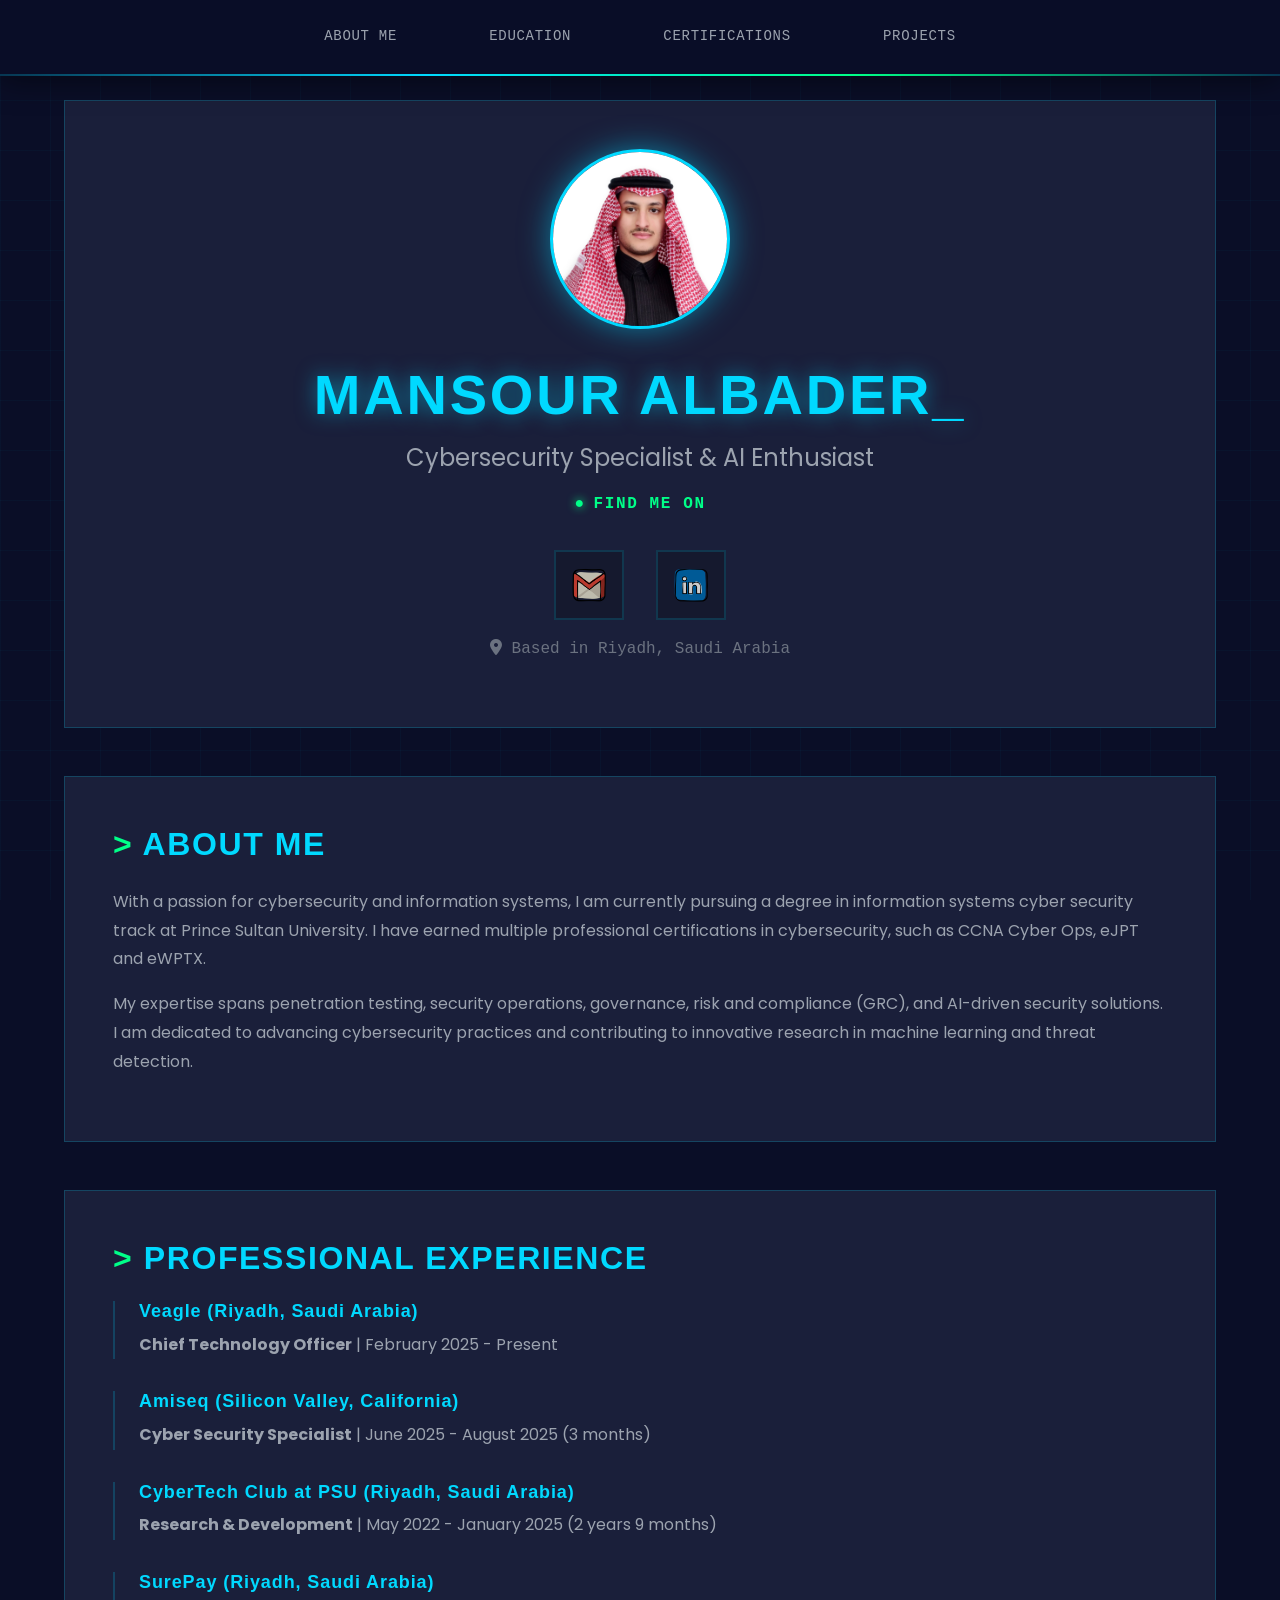
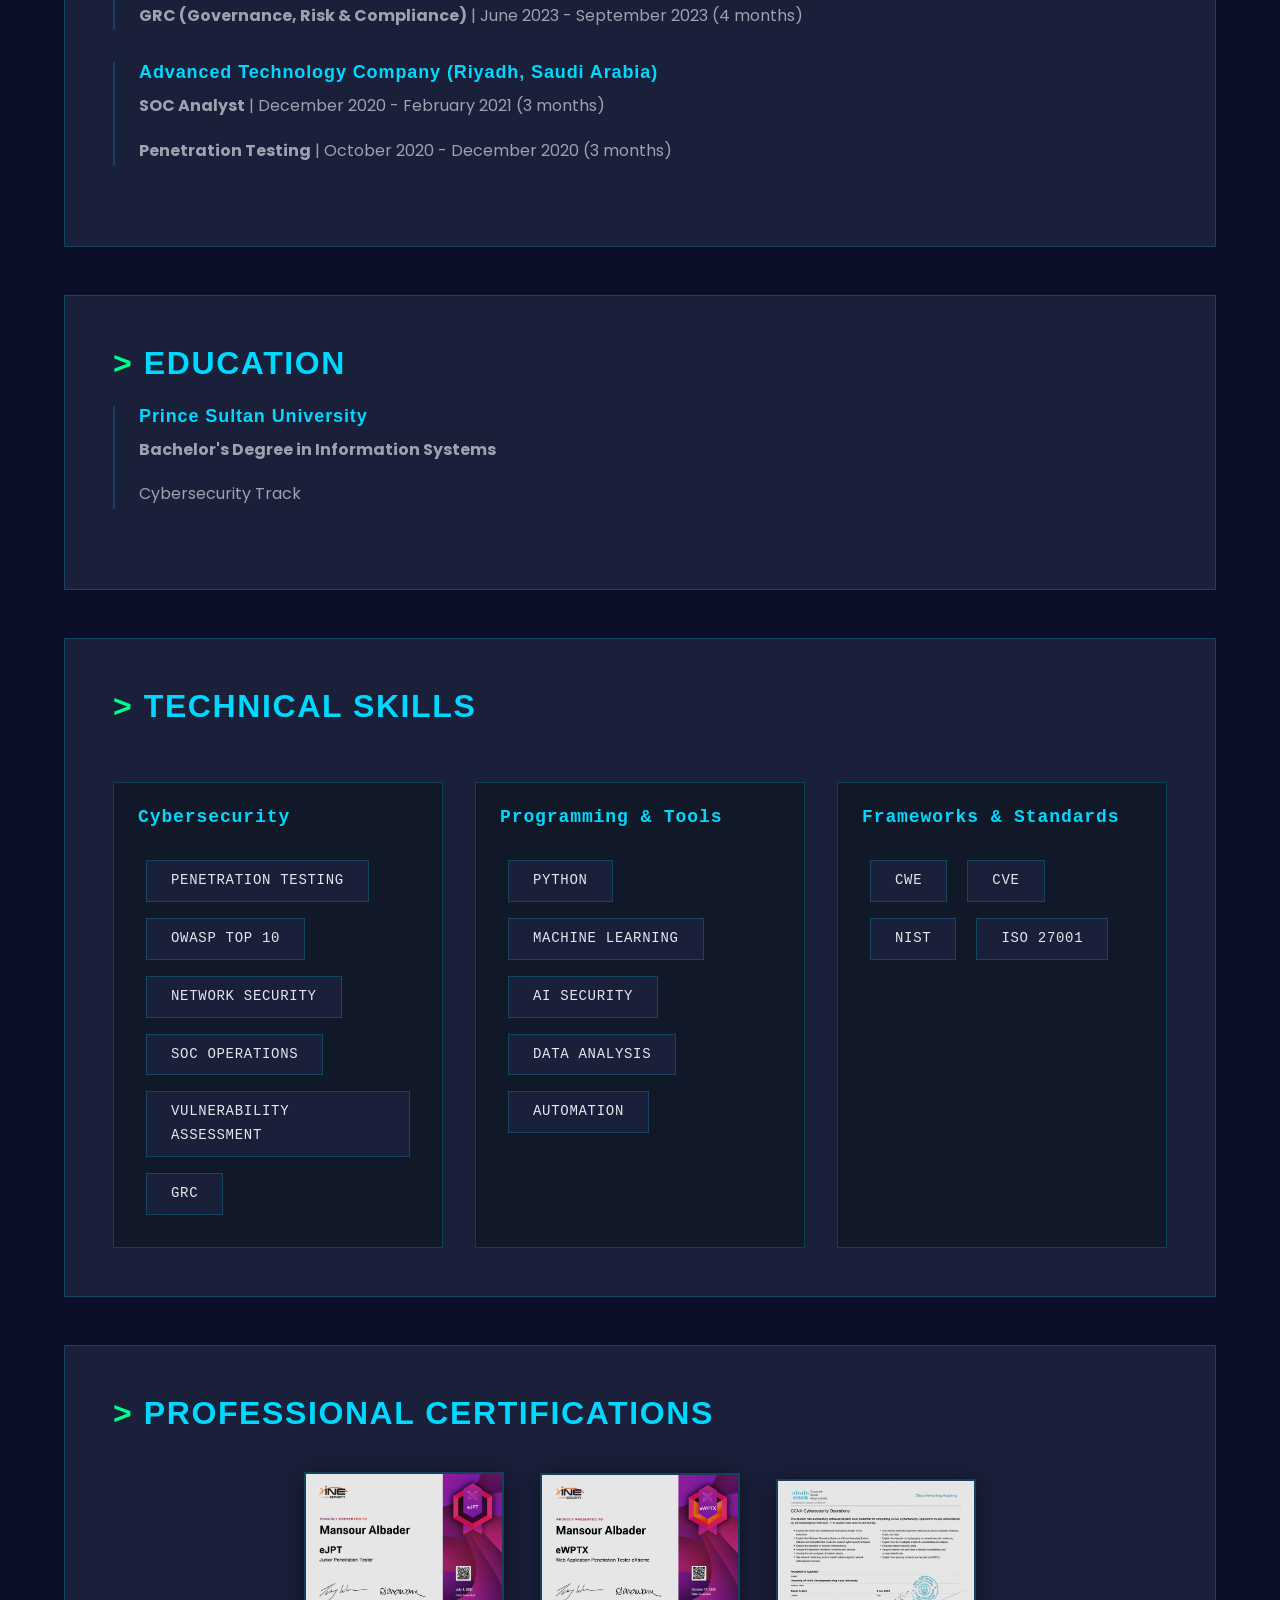
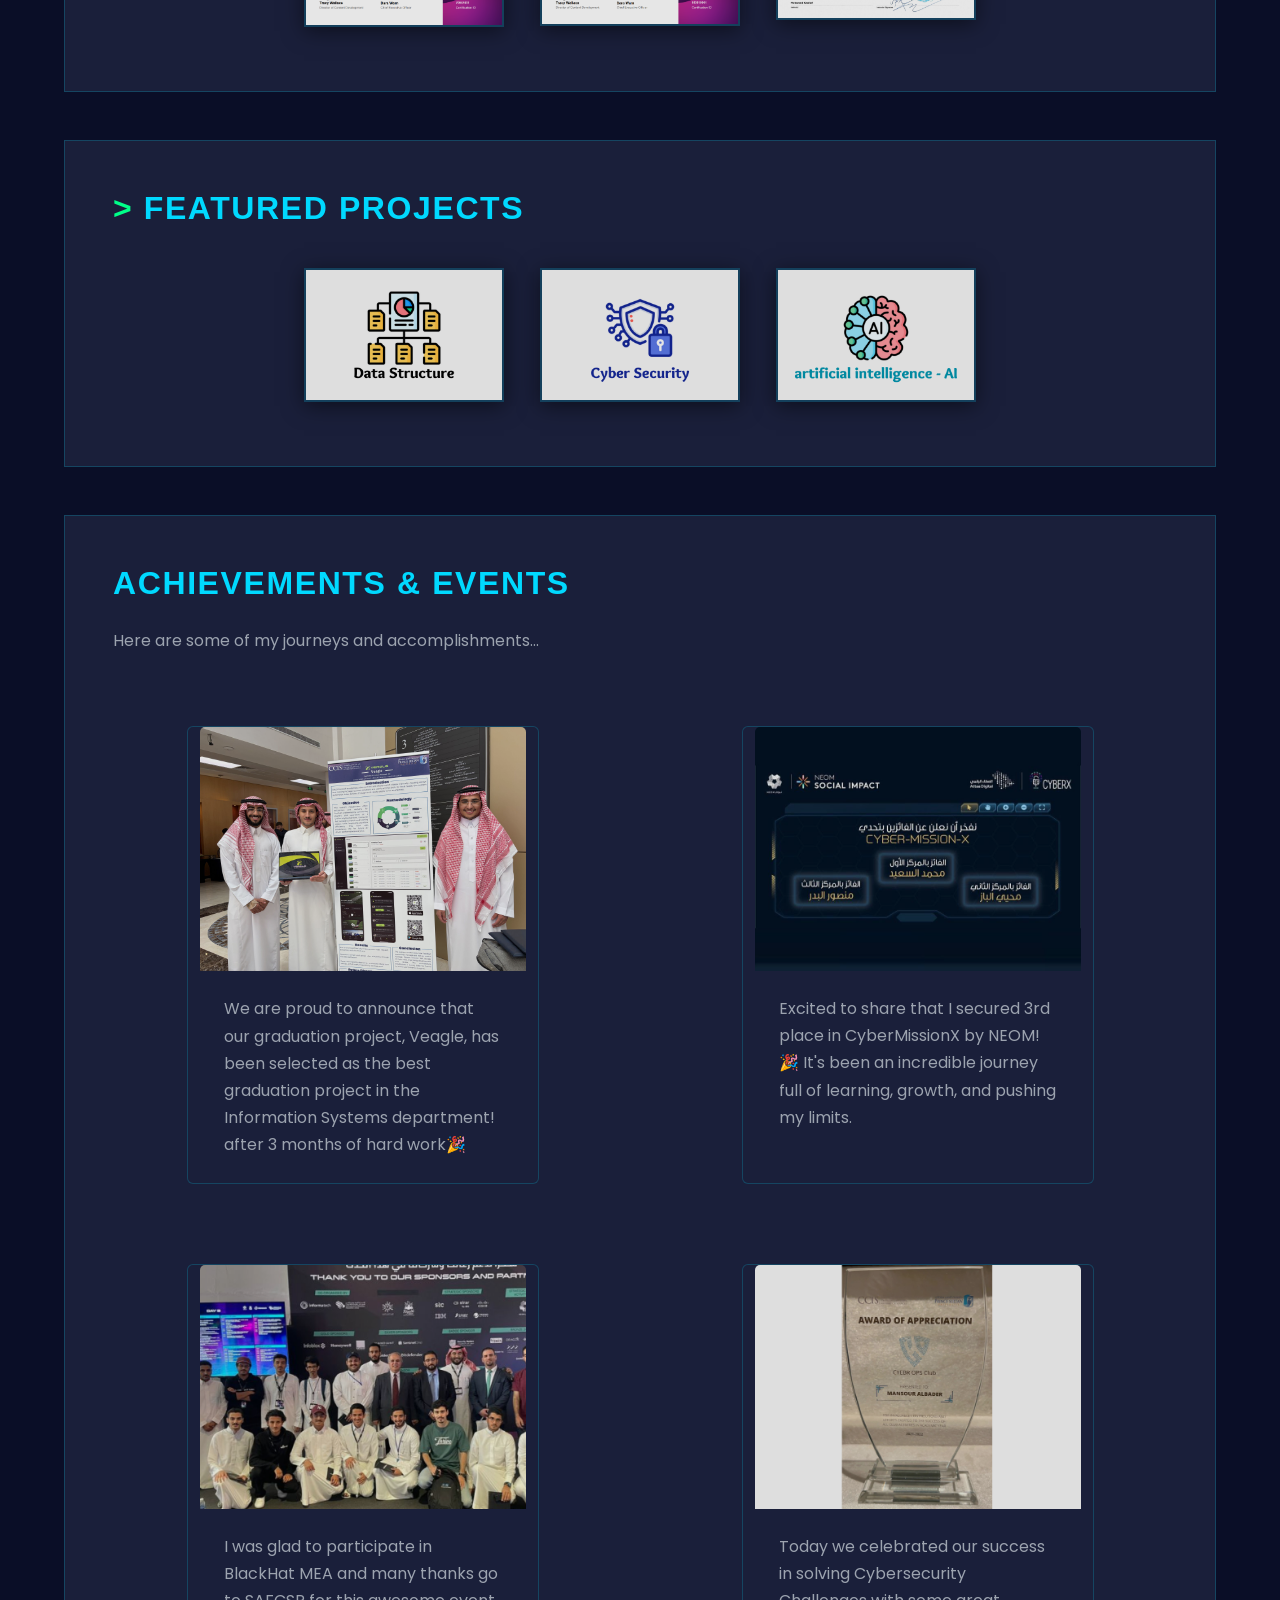
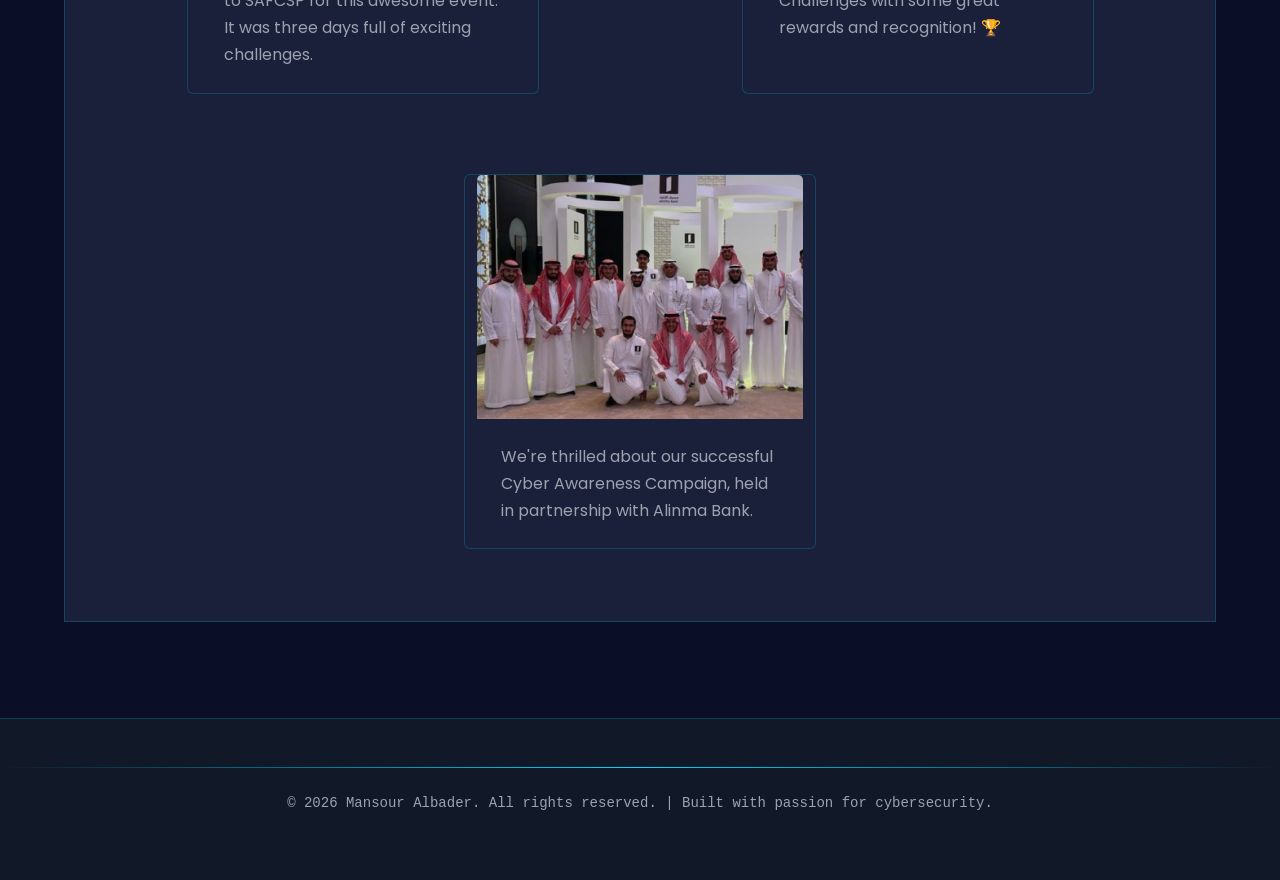
==== index.html @ a71b590c "Add files via upload" ====
<!DOCTYPE html>
<html lang="en">

<head>
    <meta charset="UTF-8">
    <meta name="viewport" content="width=device-width, initial-scale=1.0">

    <!-- SEO Meta Tags -->
    <meta name="description"
        content="Mansour Albader - Cybersecurity Specialist & AI Enthusiast. CCNA CyberOps, eJPT, eWPTX certified professional with expertise in penetration testing, security research, and AI applications.">
    <meta name="keywords"
        content="Mansour Albader, cybersecurity, penetration testing, CCNA CyberOps, eJPT, eWPTX, information security, AI, machine learning, Prince Sultan University, CTO, security specialist">
    <meta name="author" content="Mansour Albader">
    <meta name="robots" content="index, follow">

    <!-- Open Graph / Social Media Meta Tags -->
    <meta property="og:type" content="website">
    <meta property="og:title" content="Mansour Albader | Cybersecurity & AI Professional">
    <meta property="og:description"
        content="Portfolio showcasing cybersecurity projects, certifications, research, and professional experience in information security and AI.">
    <meta property="og:url" content="https://mansouralbader.com">
    <meta property="og:image" content="images/me.jpg">

    <!-- Twitter Card Meta Tags -->
    <meta name="twitter:card" content="summary_large_image">
    <meta name="twitter:title" content="Mansour Albader - Cybersecurity Professional">
    <meta name="twitter:description" content="Cybersecurity Specialist | AI Enthusiast | eJPT | eWPTX | CCNA CyberOps">
    <meta name="twitter:image" content="images/me.jpg">

    <!-- Favicon -->
    <link rel="icon" type="image/png" href="images/me.jpg">

    <!-- Preconnect for Performance -->
    <link rel="preconnect" href="https://fonts.googleapis.com">
    <link rel="preconnect" href="https://fonts.gstatic.com" crossorigin>
    <link rel="preconnect" href="https://cdn.jsdelivr.net">

    <!-- Bootstrap CSS CDN -->
    <link href="https://cdn.jsdelivr.net/npm/bootstrap@5.3.3/dist/css/bootstrap.min.css" rel="stylesheet"
        integrity="sha384-QWTKZyjpPEjISv5WaRU9OFeRpok6YctnYmDr5pNlyT2bRjXh0JMhjY6hW+ALEwIH" crossorigin="anonymous">

    <!-- Google Fonts -->
    <link href="https://fonts.googleapis.com/css2?family=Poppins:wght@300;400;500;600;700&display=swap"
        rel="stylesheet">
    <link href="https://fonts.googleapis.com/css2?family=Playpen+Sans:wght@400;500;600;700&display=swap"
        rel="stylesheet">

    <!-- Font Awesome for Icons -->
    <link rel="stylesheet" href="https://cdnjs.cloudflare.com/ajax/libs/font-awesome/6.5.1/css/all.min.css"
        crossorigin="anonymous">

    <!-- Custom Stylesheet -->
    <link href="css/style.css" rel="stylesheet">

    <title>Mansour Albader | Cybersecurity & AI Professional</title>
</head>

<body>

    <!-- Mobile Menu Toggle Button -->
    <button class="nav-toggle" id="navToggle" aria-label="Toggle navigation menu">
        <span></span>
        <span></span>
        <span></span>
    </button>

    <!-- Navigation -->
    <div class="container">
        <nav aria-label="Main navigation">
            <ul class="nav justify-content-center custom-nav" id="navMenu">
                <li class="nav-item">
                    <a class="nav-link active" href="#aboutMe" aria-label="About me section">About me</a>
                </li>
                <li class="nav-item">
                    <a class="nav-link" href="#education" aria-label="Education section">Education</a>
                </li>
                <li class="nav-item">
                    <a class="nav-link" href="#certifications" aria-label="Certifications section">Certifications</a>
                </li>
                <li class="nav-item">
                    <a class="nav-link" href="#projects" aria-label="Projects section">Projects</a>
                </li>
                

            </ul>
        </nav>
    </div>

    <!-- Main Content -->
    <main>
        <!-- Hero Section -->
        <section id="hero" class="intro">
            <img src="images/me.jpg" alt="Mansour Albader - Professional profile photo" class="profile-circle"
                width="150" height="150">
            <h1>Mansour Albader</h1>
            <h2>Cybersecurity Specialist & AI Enthusiast</h2>
            <p class="available">
                <span class="sr-only">Currently available -</span>
                Find me on
            </p>
            <div class="action-buttons">
                <a href="mailto:mansourbhb@gmail.com" aria-label="Send email to Mansour Albader">
                    <img class="social-img" src="images/email.png" alt="Email icon">
                </a>
                <a href="https://www.linkedin.com/in/mansour-albader-06ba901a2" target="_blank"
                    rel="noopener noreferrer" aria-label="Visit LinkedIn profile">
                    <img class="social-img" src="images/linkedin.png" alt="LinkedIn icon">
                </a>
                           </div>
            <p class="location">
                <i class="fas fa-map-marker-alt" aria-hidden="true"></i>
                Based in Riyadh, Saudi Arabia
            </p>
        </section>

        <!-- About Me Section -->
        <section id="aboutMe" class="professional-profile">
            <h3>About Me</h3>
            <p>
                With a passion for cybersecurity and information systems, I am currently pursuing a degree in
                information systems cyber security track at Prince Sultan University. I have earned multiple
                professional certifications in cybersecurity, such as CCNA Cyber Ops, eJPT and eWPTX.
            </p>
            <p>
                My expertise spans penetration testing, security operations, governance, risk and compliance (GRC),
                and AI-driven security solutions.
                I am dedicated to advancing cybersecurity practices and contributing to innovative research in
                machine learning and threat detection.
            </p>
        </section>

        <!-- Experience Section -->
        <section id="experience" class="work-experience">
            <h3>Professional Experience</h3>

            <article>
                <h4>Veagle (Riyadh, Saudi Arabia)</h4>
                <p><strong>Chief Technology Officer</strong> | February 2025 - Present</p>
            </article>

            <article>
                <h4>Amiseq (Silicon Valley, California)</h4>
                <p><strong>Cyber Security Specialist</strong> | June 2025 - August 2025 (3 months)</p>
            </article>

            <article>
                <h4>CyberTech Club at PSU (Riyadh, Saudi Arabia)</h4>
                <p><strong>Research & Development</strong> | May 2022 - January 2025 (2 years 9 months)</p>
            </article>

            <article>
                <h4>SurePay (Riyadh, Saudi Arabia)</h4>
                <p><strong>GRC (Governance, Risk & Compliance)</strong> | June 2023 - September 2023 (4 months)</p>
            </article>

            <article>
                <h4>Advanced Technology Company (Riyadh, Saudi Arabia)</h4>
                <p><strong>SOC Analyst</strong> | December 2020 - February 2021 (3 months)</p>
                <p><strong>Penetration Testing</strong> | October 2020 - December 2020 (3 months)</p>
            </article>
        </section>

        <!-- Education Section -->
        <section id="education" class="work-experience">
            <h3>Education</h3>
            <article>
                <h4>Prince Sultan University</h4>
                <p><strong>Bachelor's Degree in Information Systems</strong></p>
                <p>Cybersecurity Track</p>
            </article>
        </section>

        <!-- Skills Section -->
        <section id="skills" class="work-experience">
            <h3>Technical Skills</h3>
            <div class="skills-grid">
                <div class="skill-category">
                    <h4>Cybersecurity</h4>
                    <span class="skill-badge">Penetration Testing</span>
                    <span class="skill-badge">OWASP Top 10</span>
                    <span class="skill-badge">Network Security</span>
                    <span class="skill-badge">SOC Operations</span>
                    <span class="skill-badge">Vulnerability Assessment</span>
                    <span class="skill-badge">GRC</span>
                </div>
                <div class="skill-category">
                    <h4>Programming & Tools</h4>
                    <span class="skill-badge">Python</span>
                    <span class="skill-badge">Machine Learning</span>
                    <span class="skill-badge">AI Security</span>
                    <span class="skill-badge">Data Analysis</span>
                    <span class="skill-badge">Automation</span>
                </div>
                <div class="skill-category">
                    <h4>Frameworks & Standards</h4>
                    <span class="skill-badge">CWE</span>
                    <span class="skill-badge">CVE</span>
                    <span class="skill-badge">NIST</span>
                    <span class="skill-badge">ISO 27001</span>
                </div>
            </div>
        </section>

        <!-- Certifications Section -->
        <section id="certifications" class="certifications">
            <h3>Professional Certifications</h3>
            <div class="text-center">
                <a href="https://certs.ine.com/ba072eb5-61cf-4837-ac9d-87cfad59bccf#acc.qhbKP2HX" target="_blank"
                    rel="noopener noreferrer" aria-label="View eJPT certification">
                    <img src="images/eJPT.png" alt="eLearnSecurity Junior Penetration Tester certification badge"
                        class="section-img" loading="lazy">
                </a>
                <a href="https://certs.ine.com/f873451c-29b9-45a4-a443-e87781d9940b#acc.lGNxYiXH" target="_blank"
                    rel="noopener noreferrer" aria-label="View eWAPTX certification">
                    <img src="images/eWAPTX.png"
                        alt="eLearnSecurity Web Application Penetration Tester eXtreme certification badge"
                        class="section-img" loading="lazy">
                </a>
                <a href="images/cert/CCNA CyberOPS.pdf" target="_blank" rel="noopener noreferrer"
                    aria-label="View CCNA CyberOps certification">
                    <img src="images/CyberOPS.png" alt="Cisco CCNA CyberOps certification badge" class="section-img"
                        loading="lazy">
                </a>
            </div>
        </section>

        <!-- Projects Section -->
        <section id="projects" class="projects">
            <h3>Featured Projects</h3>
            <div class="text-center">
                <a href="project/ds.html" aria-label="View Data Structures project">
                    <img src="images/ds.png" alt="Data Structures project thumbnail" class="section-img" loading="lazy">
                </a>
                <a href="project/cys.html" aria-label="View Cybersecurity project">
                    <img src="images/cys.png" alt="Cybersecurity project thumbnail" class="section-img" loading="lazy">
                </a>
                <a href="project/AutoExploitAi.html" aria-label="View AutoExploit-AI project">
                    <img src="images/AI.png" alt="AutoExploit-AI project thumbnail" class="section-img" loading="lazy">
                </a>
            </div>
        </section>

        <!-- Posts/Achievements Section -->
        <section id="posts" class="post">
            <h2 class="section-title">Achievements & Events</h2>
            <p>Here are some of my journeys and accomplishments...</p>
            <div class="row">
                <div class="card">
                    <img src="images/posts/SP.jpg" class="card-img-top"
                        alt="3rd place award at CyberMissionX competition" loading="lazy">
                    <div class="card-body">
                        <p class="card-text">
                            We are proud to announce that our graduation project, Veagle, has been selected as the best
                            graduation project in the Information Systems department! after 3 months of hard work🎉
                        </p>
                    </div>
                </div>
                <div class="card">
                    <img src="images/posts/cyberx.jpg" class="card-img-top"
                        alt="3rd place award at CyberMissionX competition" loading="lazy">
                    <div class="card-body">
                        <p class="card-text">
                            Excited to share that I secured 3rd place in CyberMissionX by NEOM! 🎉 It's
                            been an incredible journey full of learning, growth, and pushing my limits.
                        </p>
                    </div>
                </div>
                <div class="card">
                    <img src="images/posts/blackhat2023.jpg" class="card-img-top"
                        alt="Participation in BlackHat MEA 2023 conference" loading="lazy">
                    <div class="card-body">
                        <p class="card-text">
                            I was glad to participate in BlackHat MEA and many thanks go to
                            SAFCSP for this awesome event. It was three days full of exciting challenges.
                        </p>
                    </div>
                </div>
                <div class="card">
                    <img src="images/posts/reward.jpg" class="card-img-top"
                        alt="Cybersecurity challenge rewards and recognition" loading="lazy">
                    <div class="card-body">
                        <p class="card-text">
                            Today we celebrated our success in solving Cybersecurity Challenges
                            with some great rewards and recognition! 🏆
                        </p>
                    </div>
                </div>
                <div class="card">
                    <img src="images/posts/inma.jpg" class="card-img-top"
                        alt="Cyber Awareness Campaign with Alinma Bank" loading="lazy">
                    <div class="card-body">
                        <p class="card-text">
                            We're thrilled about our successful Cyber Awareness Campaign, held in
                            partnership with Alinma Bank.
                        </p>
                    </div>
                </div>
            </div>
        </section>


    </main>

    <!-- Footer -->
    <footer>
        <div class="container">
            <p>&copy; 2026 Mansour Albader. All rights reserved. | Built with passion for cybersecurity.</p>
        </div>
    </footer>

    <!-- Bootstrap JS Bundle -->
    <script src="https://cdn.jsdelivr.net/npm/bootstrap@5.3.3/dist/js/bootstrap.bundle.min.js"
        integrity="sha384-YvpcrYf0tY3lHB60NNkmXc5s9fDVZLESaAA55NDzOxhy9GkcIdslK1eN7N6jIeHz"
        crossorigin="anonymous"></script>

    <!-- Custom JavaScript -->
    <script src="js/script.js"></script>
</body>

</html>
---- css/style.css ----
/* ===================================
   Cybersecurity Dark Theme Portfolio
   =================================== */

:root {
  /* Dark Cyber Colors */
  --color-bg-primary: #0a0e27;
  --color-bg-secondary: #111827;
  --color-bg-card: #1a1f3a;
  --color-bg-elevated: #242b4a;

  /* Neon/Cyber Accents */
  --color-primary: #00d9ff;
  --color-primary-glow: rgba(0, 217, 255, 0.5);
  --color-secondary: #00ff88;
  --color-accent: #ff0080;
  --color-warning: #ffaa00;

  /* Text Colors */
  --color-text-primary: #e5e7eb;
  --color-text-secondary: #9ca3af;
  --color-text-muted: #6b7280;
  --color-text-heading: #ffffff;

  /* Borders & Dividers */
  --color-border: rgba(0, 217, 255, 0.2);
  --color-border-glow: rgba(0, 217, 255, 0.6);

  /* Spacing */
  --spacing-xs: 0.5rem;
  --spacing-sm: 1rem;
  --spacing-md: 1.5rem;
  --spacing-lg: 2rem;
  --spacing-xl: 3rem;
  --spacing-2xl: 4rem;
  --spacing-3xl: 6rem;

  /* Typography */
  --font-primary: 'Poppins', -apple-system, BlinkMacSystemFont, sans-serif;
  --font-heading: 'Rajdhani', 'Orbitron', sans-serif;
  --font-mono: 'Fira Code', 'Courier New', monospace;

  --font-size-xs: 0.75rem;
  --font-size-sm: 0.875rem;
  --font-size-base: 1rem;
  --font-size-lg: 1.125rem;
  --font-size-xl: 1.25rem;
  --font-size-2xl: 1.5rem;
  --font-size-3xl: 2rem;
  --font-size-4xl: 2.5rem;
  --font-size-5xl: 3.5rem;

  /* Effects */
  --border-radius: 0;
  --border-radius-sm: 2px;
  --border-radius-md: 4px;
  --border-radius-lg: 8px;

  --shadow-neon: 0 0 20px var(--color-primary-glow);
  --shadow-neon-strong: 0 0 30px var(--color-primary-glow), 0 0 60px var(--color-primary-glow);
  --shadow-card: 0 4px 20px rgba(0, 0, 0, 0.5);

  --transition-fast: 150ms cubic-bezier(0.4, 0, 0.2, 1);
  --transition-base: 300ms cubic-bezier(0.4, 0, 0.2, 1);
  --transition-slow: 500ms cubic-bezier(0.4, 0, 0.2, 1);
}

/* ===================================
   Reset & Base
   =================================== */

* {
  margin: 0;
  padding: 0;
  box-sizing: border-box;
}

html {
  scroll-behavior: smooth;
  font-size: 16px;
  overflow-x: hidden;
  width: 100%;
  position: relative;
}

body {
  font-family: var(--font-primary);
  background: var(--color-bg-primary);
  color: var(--color-text-primary);
  line-height: 1.7;
  overflow-x: hidden;
  position: relative;
  width: 100%;
  max-width: 100vw;
}

/* Animated background grid */
body::before {
  content: '';
  position: fixed;
  top: 0;
  left: 0;
  width: 100%;
  height: 100%;
  background-image:
    linear-gradient(rgba(0, 217, 255, 0.03) 1px, transparent 1px),
    linear-gradient(90deg, rgba(0, 217, 255, 0.03) 1px, transparent 1px);
  background-size: 50px 50px;
  z-index: -1;
  animation: gridScroll 20s linear infinite;
}

@keyframes gridScroll {
  0% {
    transform: translateY(0);
  }

  100% {
    transform: translateY(50px);
  }
}


/* ===================================
   Typography
   =================================== */

h1,
h2,
h3,
h4,
h5,
h6 {
  font-family: var(--font-heading);
  font-weight: 700;
  line-height: 1.2;
  margin-bottom: var(--spacing-md);
  color: var(--color-text-heading);
  text-transform: uppercase;
  letter-spacing: 0.05em;
}

h1 {
  font-size: var(--font-size-5xl);
  color: var(--color-primary);
  text-shadow: 0 0 20px var(--color-primary-glow);
  position: relative;
}

h1::after {
  content: '_';
  animation: blink 1s infinite;
  color: var(--color-primary);
}

@keyframes blink {

  0%,
  49% {
    opacity: 1;
  }

  50%,
  100% {
    opacity: 0;
  }
}

h2 {
  font-size: var(--font-size-4xl);
  color: var(--color-text-heading);
}

h3 {
  font-size: var(--font-size-3xl);
  color: var(--color-primary);
  position: relative;
  display: inline-block;
}

h3::before {
  content: '> ';
  color: var(--color-secondary);
}

h4 {
  font-size: var(--font-size-xl);
  color: var(--color-text-heading);
}

p {
  margin-bottom: var(--spacing-sm);
  color: var(--color-text-secondary);
}

a {
  color: var(--color-primary);
  text-decoration: none;
  transition: all var(--transition-fast);
  position: relative;
}

a:hover {
  color: var(--color-secondary);
  text-shadow: 0 0 10px var(--color-primary-glow);
}

/* ===================================
   Navigation
   =================================== */

.custom-nav {
  position: fixed;
  top: 0;
  left: 0;
  right: 0;
  z-index: 1000;
  background: rgba(10, 14, 39, 0.95);
  backdrop-filter: blur(10px);
  border-bottom: 2px solid var(--color-border);
  box-shadow: 0 4px 30px rgba(0, 0, 0, 0.5);
  padding: var(--spacing-sm) 0;
}

.custom-nav::after {
  content: '';
  position: absolute;
  bottom: -2px;
  left: 0;
  width: 100%;
  height: 2px;
  background: linear-gradient(90deg,
      transparent,
      var(--color-primary),
      var(--color-secondary),
      transparent);
  animation: borderGlow 3s linear infinite;
}

@keyframes borderGlow {

  0%,
  100% {
    opacity: 0.5;
  }

  50% {
    opacity: 1;
  }
}

.nav-link {
  color: var(--color-text-secondary);
  font-family: var(--font-mono);
  font-size: var(--font-size-sm);
  font-weight: 500;
  padding: var(--spacing-xs) var(--spacing-md);
  margin: 0 var(--spacing-xs);
  border: 1px solid transparent;
  transition: all var(--transition-fast);
  position: relative;
  text-transform: uppercase;
  letter-spacing: 0.05em;
}

.nav-link::before {
  content: '[';
  opacity: 0;
  margin-right: 4px;
  transition: opacity var(--transition-fast);
}

.nav-link::after {
  content: ']';
  opacity: 0;
  margin-left: 4px;
  transition: opacity var(--transition-fast);
}

.nav-link:hover,
.nav-link.active {
  color: var(--color-primary);
  border-color: var(--color-border-glow);
  background: rgba(0, 217, 255, 0.05);
  box-shadow: 0 0 15px rgba(0, 217, 255, 0.2);
}

.nav-link:hover::before,
.nav-link:hover::after,
.nav-link.active::before,
.nav-link.active::after {
  opacity: 1;
}

/* Hamburger Menu Button - FIXED POSITION */
.nav-toggle {
  display: none;
  position: fixed !important;
  inset: 1rem 1.5rem auto auto !important;
  left: auto !important;
  bottom: auto !important;
  z-index: 10000 !important;
  background: var(--color-bg-card);
  border: 2px solid var(--color-primary);
  width: 50px !important;
  height: 50px !important;
  min-width: 50px !important;
  max-width: 50px !important;
  min-height: 50px !important;
  max-height: 50px !important;
  cursor: pointer;
  flex-direction: column;
  justify-content: center;
  align-items: center;
  gap: 6px;
  box-shadow: 0 0 20px rgba(0, 217, 255, 0.3);
  padding: 0 !important;
  margin: 0 !important;
  transform: translate(0, 0) !important;
  transition: none !important;
  animation: none !important;
  contain: layout style paint;
}

.nav-toggle:hover {
  background: var(--color-primary);
  box-shadow: var(--shadow-neon-strong);
  transform: translate(0, 0) !important;
  animation: none !important;
  inset: 1rem 1.5rem auto auto !important;
}

.nav-toggle:active {
  transform: translate(0, 0) !important;
  inset: 1rem 1.5rem auto auto !important;
}

.nav-toggle span {
  display: block;
  width: 25px;
  height: 2px;
  background: var(--color-primary);
  transition: all var(--transition-base);
}

.nav-toggle:hover span {
  background: var(--color-bg-primary);
}

.nav-toggle.active span:nth-child(1) {
  transform: rotate(45deg) translateY(8px);
}

.nav-toggle.active span:nth-child(2) {
  opacity: 0;
}

.nav-toggle.active span:nth-child(3) {
  transform: rotate(-45deg) translateY(-8px);
}

/* Mobile Responsive Nav */
@media (max-width: 768px) {
  .nav-toggle {
    display: flex !important;
    position: fixed !important;
    inset: 1rem 1.5rem auto auto !important;
    left: auto !important;
    bottom: auto !important;
    transform: translate(0, 0) !important;
    transition: none !important;
    animation: none !important;
    contain: layout style paint !important;
  }

  .nav-toggle:hover,
  .nav-toggle:active,
  .nav-toggle.active {
    position: fixed !important;
    inset: 1rem 1.5rem auto auto !important;
    transform: translate(0, 0) !important;
    animation: none !important;
  }

  .custom-nav {
    transform: translateY(-100%);
    padding: var(--spacing-xl) var(--spacing-md);
    transition: transform var(--transition-base);
  }

  .custom-nav.nav-open {
    transform: translateY(0);
  }

  .custom-nav ul {
    flex-direction: column;
    align-items: center;
    gap: var(--spacing-md);
  }

  .nav-link {
    font-size: var(--font-size-base);
    padding: var(--spacing-sm) var(--spacing-lg);
    margin: 0;
    width: 100%;
    max-width: 300px;
    text-align: center;
    display: block;
  }
}

@media (min-width: 769px) {
  .nav-toggle {
    display: none !important;
    position: fixed !important;
    transform: translate(0, 0) !important;
  }
}


/* ===================================
   Container & Layout
   =================================== */

.container {
  width: 100%;
  max-width: 1400px;
  margin: 0 auto;
  padding: 0 var(--spacing-md);
}

main {
  width: 90%;
  max-width: 1200px;
  margin: 0 auto;
  padding-top: 100px;
  position: relative;
}

/* Match index.html: main padding (100px) + intro padding-top (3rem/48px) = 148px */
main.intro {
  padding-top: 148px;
}

/* ===================================
   Hero/Intro Section
   =================================== */

.intro {
  text-align: center;
  padding: var(--spacing-xl) 0;
  position: relative;
  border-bottom: 1px solid var(--color-border);
}

/* Glowing orb background */
.intro::before {
  content: '';
  position: absolute;
  top: 50%;
  left: 50%;
  transform: translate(-50%, -50%);
  width: 500px;
  height: 500px;
  background: radial-gradient(circle,
      rgba(0, 217, 255, 0.1) 0%,
      transparent 70%);
  border-radius: 50%;
  animation: pulse 4s ease-in-out infinite;
  z-index: -1;
}

@keyframes pulse {

  0%,
  100% {
    transform: translate(-50%, -50%) scale(1);
    opacity: 0.5;
  }

  50% {
    transform: translate(-50%, -50%) scale(1.1);
    opacity: 0.8;
  }
}

.profile-circle {
  width: 180px;
  height: 180px;
  border-radius: 50%;
  margin: 0 auto var(--spacing-lg);
  object-fit: cover;
  display: block;
  border: 3px solid var(--color-primary);
  box-shadow:
    0 0 30px var(--color-primary-glow),
    inset 0 0 20px rgba(0, 217, 255, 0.2);
  transition: all var(--transition-base);
  position: relative;
  z-index: 1;
}

.profile-circle:hover {
  transform: scale(1.05);
  border-color: var(--color-secondary);
  box-shadow:
    0 0 50px var(--color-primary-glow),
    0 0 80px rgba(0, 255, 136, 0.3),
    inset 0 0 30px rgba(0, 217, 255, 0.3);
}

.intro h1 {
  margin-bottom: var(--spacing-sm);
  animation: fadeInUp 0.8s ease-out;
}

.intro h2 {
  font-size: var(--font-size-2xl);
  color: var(--color-text-secondary);
  font-weight: 400;
  text-transform: none;
  letter-spacing: normal;
  margin-bottom: var(--spacing-sm);
  font-family: var(--font-primary);
  animation: fadeInUp 1s ease-out;
}

@keyframes fadeInUp {
  from {
    opacity: 0;
    transform: translateY(30px);
  }

  to {
    opacity: 1;
    transform: translateY(0);
  }
}

.available {
  color: var(--color-secondary);
  font-weight: 600;
  font-family: var(--font-mono);
  display: inline-flex;
  align-items: center;
  gap: var(--spacing-xs);
  font-size: var(--font-size-base);
  text-transform: uppercase;
  letter-spacing: 0.1em;
}

.available::before {
  content: '●';
  color: var(--color-secondary);
  animation: pulseGreen 2s ease-in-out infinite;
  filter: drop-shadow(0 0 5px var(--color-secondary));
}

@keyframes pulseGreen {

  0%,
  100% {
    opacity: 1;
  }

  50% {
    opacity: 0.3;
  }
}

.action-buttons {
  margin: var(--spacing-sm) 0;
  display: flex;
  justify-content: center;
  gap: var(--spacing-lg);
}

.social-img {
  width: 70px;
  height: 70px;
  padding: 16px;
  background: var(--color-bg-card);
  border: 2px solid var(--color-border);
  transition: all var(--transition-base);
  filter: brightness(0.8);
}

.social-img:hover {
  transform: translateY(-5px);
  border-color: var(--color-primary);
  background: var(--color-bg-elevated);
  box-shadow: var(--shadow-neon);
  filter: brightness(1.2);
}

.cv-icon {
  display: flex;
  align-items: center;
  justify-content: center;
  padding: 0;
}

.cv-icon i {
  font-size: 36px;
  color: var(--color-primary);
  transition: all var(--transition-fast);
}

.cv-icon:hover i {
  color: var(--color-secondary);
  transform: scale(1.1);
}

.location {
  color: var(--color-text-muted);
  font-size: var(--font-size-base);
  margin-top: var(--spacing-xs);
  font-family: var(--font-mono);
}

/* ===================================
   Sections
   =================================== */

section {
  background: var(--color-bg-card);
  border: 1px solid var(--color-border);
  padding: var(--spacing-xl);
  margin-bottom: var(--spacing-xl);
  transition: all var(--transition-base);
  position: relative;
  overflow: hidden;
  scroll-margin-top: 120px;
}

/* Corner brackets */
section::before,
section::after {
  content: '';
  position: absolute;
  width: 20px;
  height: 20px;
  border: 2px solid var(--color-primary);
  transition: all var(--transition-base);
  opacity: 0;
}

section::before {
  top: 10px;
  left: 10px;
  border-right: none;
  border-bottom: none;
}

section::after {
  bottom: 10px;
  right: 10px;
  border-left: none;
  border-top: none;
}

section:hover::before,
section:hover::after {
  opacity: 1;
  box-shadow: 0 0 10px var(--color-primary-glow);
}

section:hover {
  border-color: var(--color-border-glow);
  background: var(--color-bg-elevated);
  box-shadow:
    var(--shadow-card),
    0 0 30px rgba(0, 217, 255, 0.1);
}

/* Side accent line */
section>* {
  position: relative;
  z-index: 1;
}

/* ===================================
   Professional Profile & Experience
   =================================== */

.professional-profile,
.work-experience {
  text-align: left;
}

.professional-profile p,
.work-experience p {
  color: var(--color-text-secondary);
  font-size: var(--font-size-base);
  line-height: 1.8;
}

.work-experience article {
  margin-bottom: var(--spacing-lg);
  padding-left: var(--spacing-md);
  border-left: 2px solid var(--color-border);
  transition: border-color var(--transition-fast);
}

.work-experience article:hover {
  border-left-color: var(--color-primary);
}

.work-experience h4 {
  color: var(--color-primary);
  font-size: var(--font-size-lg);
  margin-bottom: var(--spacing-xs);
  text-transform: none;
}

.work-experience li {
  color: var(--color-text-primary);
  font-weight: 500;
  margin-bottom: var(--spacing-sm);
  margin-left: var(--spacing-lg);
  position: relative;
  list-style: none;
}

.work-experience li::before {
  content: '▸';
  position: absolute;
  left: -20px;
  color: var(--color-primary);
  font-weight: bold;
}

/* ===================================
   Cards
   =================================== */

.card {
  background: var(--color-bg-card);
  border: 1px solid var(--color-border);
  overflow: hidden;
  transition: all var(--transition-base);
  width: 100%;
  max-width: 22rem;
  margin: var(--spacing-md) auto;
  position: relative;
}

.card::before {
  content: '';
  position: absolute;
  top: 0;
  left: -100%;
  width: 100%;
  height: 2px;
  background: linear-gradient(90deg,
      transparent,
      var(--color-primary),
      transparent);
  transition: left var(--transition-slow);
}

.card:hover::before {
  left: 100%;
}

.card:hover {
  border-color: var(--color-primary);
  transform: translateY(-10px);
  box-shadow:
    var(--shadow-card),
    0 0 20px rgba(0, 217, 255, 0.2);
}

.card-header {
  background: var(--color-bg-secondary);
  color: var(--color-primary);
  padding: var(--spacing-md);
  font-weight: 600;
  font-family: var(--font-mono);
  border-bottom: 1px solid var(--color-border);
  text-transform: uppercase;
  letter-spacing: 0.05em;
}

.card-body {
  padding: var(--spacing-md);
}

.card-text {
  color: var(--color-text-secondary);
  margin-bottom: var(--spacing-xs);
}

.card-img-top {
  width: 100%;
  height: auto;
  object-fit: cover;
  transition: all var(--transition-base);
  filter: brightness(0.9);
}

.card:hover .card-img-top {
  filter: brightness(1.1);
  transform: scale(1.05);
}

/* ===================================
   Projects & Certifications
   =================================== */

.projects,
.certifications {
  text-align: left;
}

.section-img {
  width: 200px;
  height: auto;
  margin: var(--spacing-sm);
  box-shadow: var(--shadow-card);
  transition: all var(--transition-base);
  border: 2px solid var(--color-border);
  filter: brightness(0.9);
  position: relative;
}

.section-img:hover {
  transform: translateY(-10px);
  border-color: var(--color-primary);
  box-shadow:
    var(--shadow-card),
    var(--shadow-neon);
  filter: brightness(1.1);
}

/* ===================================
   Posts Section
   =================================== */

.post {
  text-align: left;
}

.section-title {
  font-size: var(--font-size-3xl);
  margin-bottom: var(--spacing-md);
  color: var(--color-primary);
}

.row {
  display: flex;
  flex-wrap: wrap;
  gap: var(--spacing-lg);
  justify-content: center;
  margin-top: var(--spacing-xl);
}

/* How to Use - Horizontal Steps (No Card) */
.post .usage-guide {
  margin: var(--spacing-xl) 0 var(--spacing-3xl);
  padding: 0;
}

.post .usage-guide h4 {
  color: var(--color-secondary);
  font-size: var(--font-size-xl);
  margin-bottom: var(--spacing-xl);
  text-align: center;
  text-transform: uppercase;
  letter-spacing: 0.15em;
  font-weight: 600;
}

.post .usage-steps {
  list-style: none;
  counter-reset: step;
  padding: 0;
  margin: 0;
  display: flex;
  gap: var(--spacing-lg);
  position: relative;
  justify-content: center;
  flex-wrap: wrap;
}

.post .usage-steps::before {
  content: '';
  position: absolute;
  left: 0;
  right: 0;
  top: 20px;
  height: 2px;
  background: linear-gradient(90deg,
      transparent 0%,
      var(--color-primary) 20%,
      var(--color-secondary) 80%,
      transparent 100%);
  z-index: 0;
}

.post .usage-steps li {
  counter-increment: step;
  position: relative;
  flex: 1;
  min-width: 200px;
  max-width: 250px;
  text-align: center;
  padding: var(--spacing-xl) var(--spacing-md) var(--spacing-md);
  color: var(--color-text-secondary);
  font-size: var(--font-size-sm);
  margin: 0;
}

.post .usage-steps li::before {
  content: counter(step);
  position: absolute;
  left: 50%;
  top: 0;
  transform: translateX(-50%);
  width: 42px;
  height: 42px;
  background: var(--color-bg-card);
  color: var(--color-primary);
  border: 3px solid var(--color-primary);
  border-radius: 50%;
  display: flex;
  align-items: center;
  justify-content: center;
  font-weight: 700;
  font-size: var(--font-size-lg);
  font-family: var(--font-mono);
  box-shadow: 0 0 0 4px var(--color-bg-primary), 0 0 20px rgba(0, 217, 255, 0.3);
  z-index: 2;
  transition: all var(--transition-fast);
}

.post .usage-steps li:hover::before {
  background: var(--color-primary);
  color: var(--color-bg-primary);
  border-color: var(--color-secondary);
  box-shadow: 0 0 0 4px var(--color-bg-primary), 0 0 30px var(--color-secondary);
  transform: translateX(-50%) scale(1.15);
}

.post .usage-steps code {
  display: block;
  background: var(--color-bg-secondary);
  color: var(--color-secondary);
  padding: var(--spacing-xs) var(--spacing-sm);
  border: 1px solid var(--color-border);
  border-left: 3px solid var(--color-secondary);
  font-family: var(--font-mono);
  font-size: var(--font-size-xs);
  margin-top: var(--spacing-sm);
  overflow-x: auto;
  text-align: left;
  transition: all var(--transition-fast);
}

.post .usage-steps li:hover code {
  background: var(--color-bg-card);
  border-left-color: var(--color-primary);
  box-shadow: 0 4px 12px rgba(0, 0, 0, 0.3);
}

/* Responsive - Vertical on Mobile */
@media (max-width: 768px) {
  .post .usage-steps {
    flex-direction: column;
    gap: var(--spacing-xl);
  }

  .post .usage-steps::before {
    left: 20px;
    right: auto;
    top: 0;
    bottom: 0;
    width: 2px;
    height: auto;
    background: linear-gradient(180deg, var(--color-primary) 0%, var(--color-secondary) 100%);
  }

  .post .usage-steps li {
    text-align: left;
    padding: var(--spacing-md) var(--spacing-md) var(--spacing-md) 60px;
    max-width: 100%;
  }

  .post .usage-steps li::before {
    left: 4px;
    top: var(--spacing-md);
    transform: none;
    width: 36px;
    height: 36px;
    font-size: var(--font-size-base);
  }

  .post .usage-steps li:hover::before {
    transform: scale(1.15);
  }
}

/* ===================================
   Skills Section
   =================================== */

.skills-grid {
  display: grid;
  grid-template-columns: repeat(auto-fit, minmax(280px, 1fr));
  gap: var(--spacing-lg);
  margin-top: var(--spacing-lg);
}

.skill-category {
  background: var(--color-bg-secondary);
  padding: var(--spacing-md);
  border: 1px solid var(--color-border);
  transition: all var(--transition-base);
  position: relative;
}

.skill-category::before {
  content: '';
  position: absolute;
  top: 0;
  left: 0;
  width: 4px;
  height: 100%;
  background: var(--color-primary);
  transform: scaleY(0);
  transform-origin: top;
  transition: transform var(--transition-base);
}

.skill-category:hover::before {
  transform: scaleY(1);
}

.skill-category:hover {
  border-color: var(--color-primary);
  background: var(--color-bg-elevated);
  box-shadow: 0 0 20px rgba(0, 217, 255, 0.1);
}

.skill-category h4 {
  color: var(--color-primary);
  margin-bottom: var(--spacing-md);
  font-size: var(--font-size-lg);
  font-family: var(--font-mono);
}

.skill-badge {
  display: inline-block;
  padding: var(--spacing-xs) var(--spacing-md);
  background: var(--color-bg-card);
  color: var(--color-text-primary);
  border: 1px solid var(--color-border);
  margin: var(--spacing-xs);
  font-size: var(--font-size-sm);
  font-weight: 500;
  font-family: var(--font-mono);
  transition: all var(--transition-fast);
  text-transform: uppercase;
  letter-spacing: 0.05em;
}

.skill-badge:hover {
  background: var(--color-primary);
  color: var(--color-bg-primary);
  border-color: var(--color-primary);
  box-shadow: 0 0 15px var(--color-primary-glow);
  transform: translateY(-2px);
}

/* ===================================
   Contact Form
   =================================== */

.contact-form {
  max-width: 600px;
  margin: var(--spacing-xl) auto;
}

.form-group {
  margin-bottom: var(--spacing-lg);
}

.form-label {
  display: block;
  color: var(--color-primary);
  font-weight: 600;
  font-family: var(--font-mono);
  margin-bottom: var(--spacing-xs);
  text-transform: uppercase;
  letter-spacing: 0.05em;
  font-size: var(--font-size-sm);
}

.form-input,
.form-textarea {
  width: 100%;
  padding: var(--spacing-md);
  border: 1px solid var(--color-border);
  background: var(--color-bg-secondary);
  color: var(--color-text-primary);
  font-family: var(--font-mono);
  font-size: var(--font-size-base);
  transition: all var(--transition-fast);
  min-height: 150px;
  resize: vertical;
}

.form-input:focus,
.form-textarea:focus {
  outline: none;
  border-color: var(--color-primary);
  background: var(--color-bg-elevated);
  box-shadow:
    0 0 0 1px var(--color-primary),
    0 0 20px rgba(0, 217, 255, 0.2);
}

.btn {
  padding: var(--spacing-md) var(--spacing-xl);
  border: 2px solid var(--color-primary);
  background: transparent;
  color: var(--color-primary);
  font-family: var(--font-mono);
  font-size: var(--font-size-base);
  font-weight: 600;
  cursor: pointer;
  transition: all var(--transition-base);
  display: inline-flex;
  align-items: center;
  gap: var(--spacing-sm);
  text-transform: uppercase;
  letter-spacing: 0.05em;
  position: relative;
  overflow: hidden;
}

.btn::before {
  content: '';
  position: absolute;
  top: 0;
  left: -100%;
  width: 100%;
  height: 100%;
  background: var(--color-primary);
  transition: left var(--transition-base);
  z-index: -1;
}

.btn:hover::before {
  left: 0;
}

.btn:hover {
  color: var(--color-bg-primary);
  box-shadow: var(--shadow-neon);
}

.btn-primary {
  background: var(--color-primary);
  color: var(--color-bg-primary);
}

.btn-primary:hover {
  background: var(--color-secondary);
  border-color: var(--color-secondary);
  color: var(--color-bg-primary);
}

/* ===================================
   Footer
   =================================== */

footer {
  background: var(--color-bg-secondary);
  color: var(--color-text-muted);
  text-align: center;
  padding: var(--spacing-xl) 0;
  margin-top: var(--spacing-3xl);
  border-top: 1px solid var(--color-border);
  font-family: var(--font-mono);
  font-size: var(--font-size-sm);
}

footer::before {
  content: '';
  display: block;
  width: 100%;
  height: 1px;
  background: linear-gradient(90deg,
      transparent,
      var(--color-primary),
      transparent);
  margin-bottom: var(--spacing-md);
}

/* ===================================
   Utility Classes
   =================================== */

.text-center {
  text-align: center;
}

.mt-lg {
  margin-top: var(--spacing-lg);
}

.mb-lg {
  margin-bottom: var(--spacing-lg);
}

.center {
  display: block;
  margin-left: auto;
  margin-right: auto;
}

/* ===================================
   Responsive Design
   =================================== */

@media (max-width: 768px) {
  :root {
    --font-size-5xl: 2.5rem;
    --font-size-4xl: 2rem;
    --font-size-3xl: 1.75rem;
  }

  .profile-circle {
    width: 150px;
    height: 150px;
  }

  section {
    padding: var(--spacing-lg);
  }

  .skills-grid {
    grid-template-columns: 1fr;
  }

  .row {
    flex-direction: column;
  }

  .action-buttons {
    gap: var(--spacing-md);
  }
}

@media (max-width: 480px) {
  main {
    width: 95%;
  }

  .section-img {
    width: 150px;
  }

  h1 {
    font-size: var(--font-size-4xl);
  }
}

/* ===================================
   Accessibility
   =================================== */

:focus-visible {
  outline: 2px solid var(--color-primary);
  outline-offset: 2px;
}

.sr-only {
  position: absolute;
  width: 1px;
  height: 1px;
  padding: 0;
  margin: -1px;
  overflow: hidden;
  clip: rect(0, 0, 0, 0);
  white-space: nowrap;
  border-width: 0;
}

/* ===================================
   Custom Scrollbar
   =================================== */

::-webkit-scrollbar {
  width: 12px;
}

::-webkit-scrollbar-track {
  background: var(--color-bg-primary);
  border-left: 1px solid var(--color-border);
}

::-webkit-scrollbar-thumb {
  background: var(--color-bg-card);
  border: 2px solid var(--color-border);
}

::-webkit-scrollbar-thumb:hover {
  background: var(--color-primary);
  border-color: var(--color-primary);
  box-shadow: var(--shadow-neon);
}

/* ===================================
   Print Styles
   =================================== */

@media print {

  body::before,
  body::after,
  .custom-nav,
  .action-buttons {
    display: none;
  }

  section {
    box-shadow: none;
    page-break-inside: avoid;
    border: 1px solid #000;
  }

  * {
    color: #000 !important;
    background: #fff !important;
  }
}
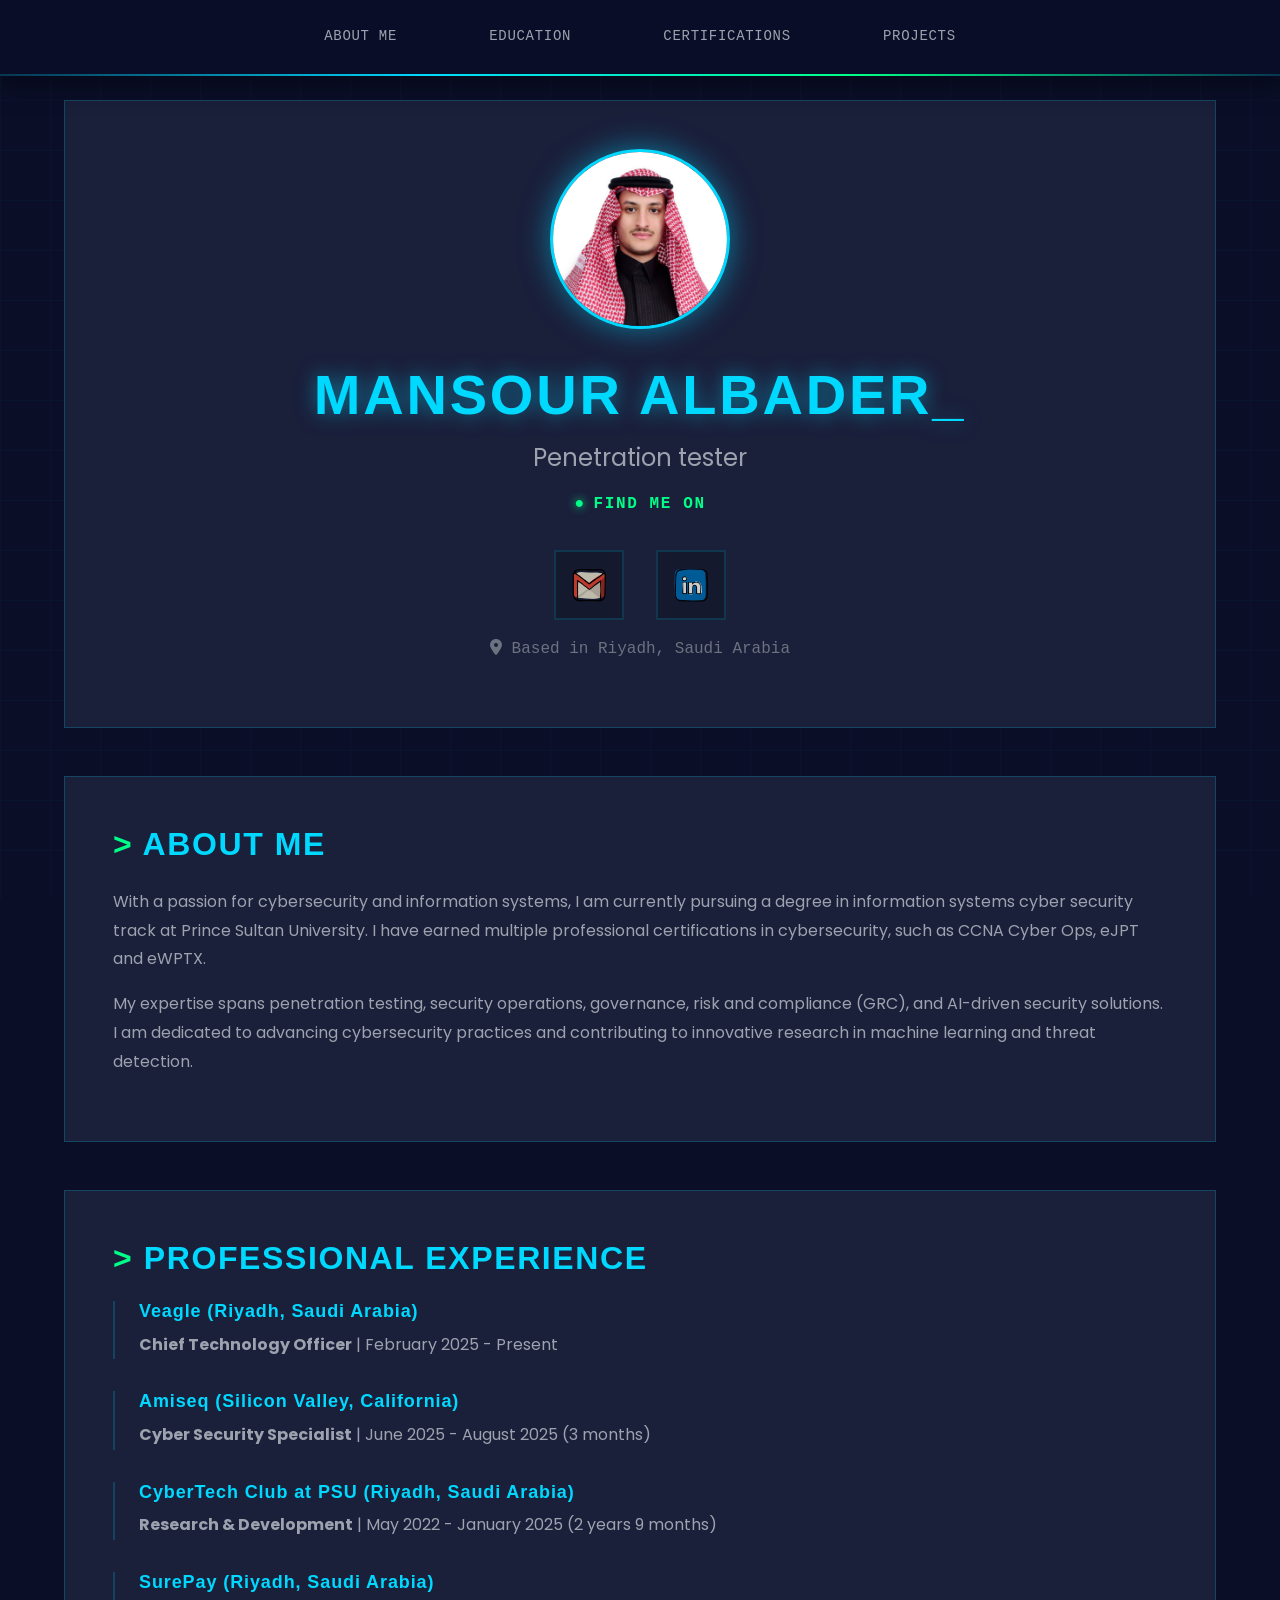
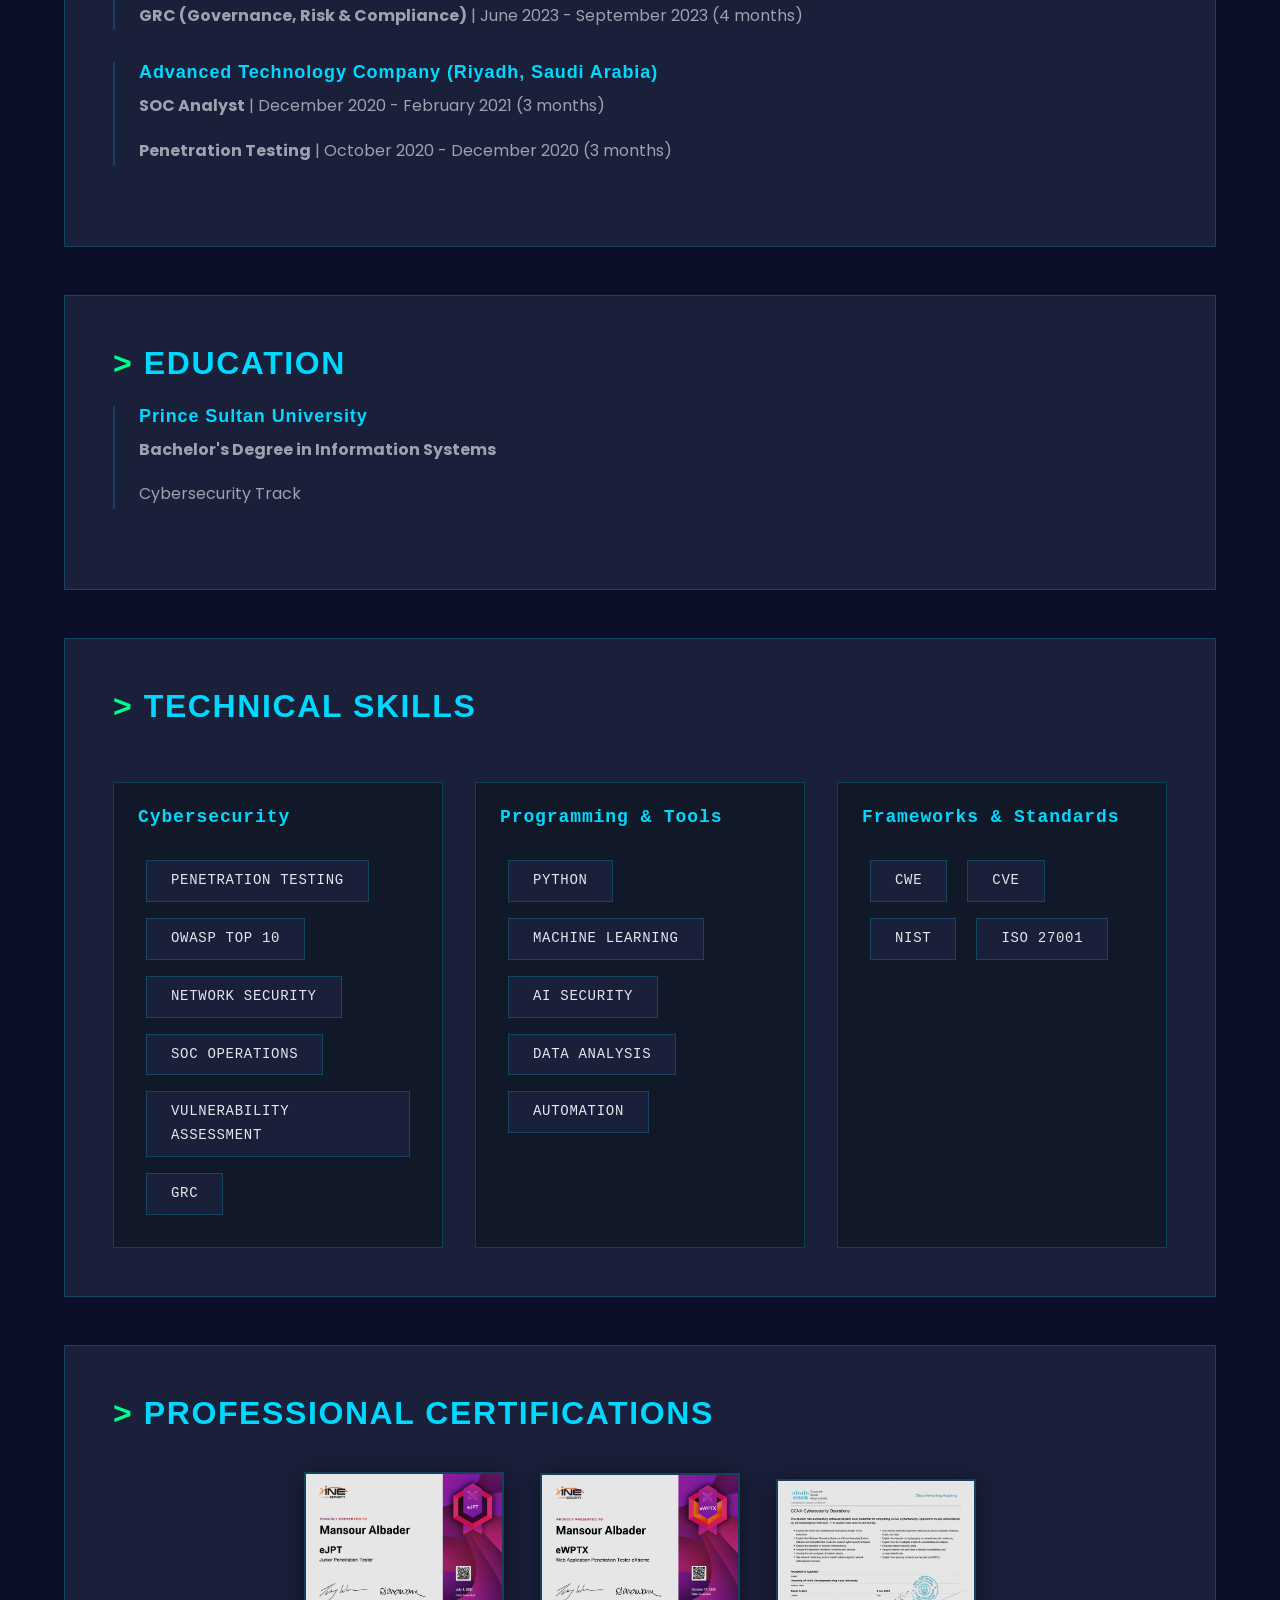
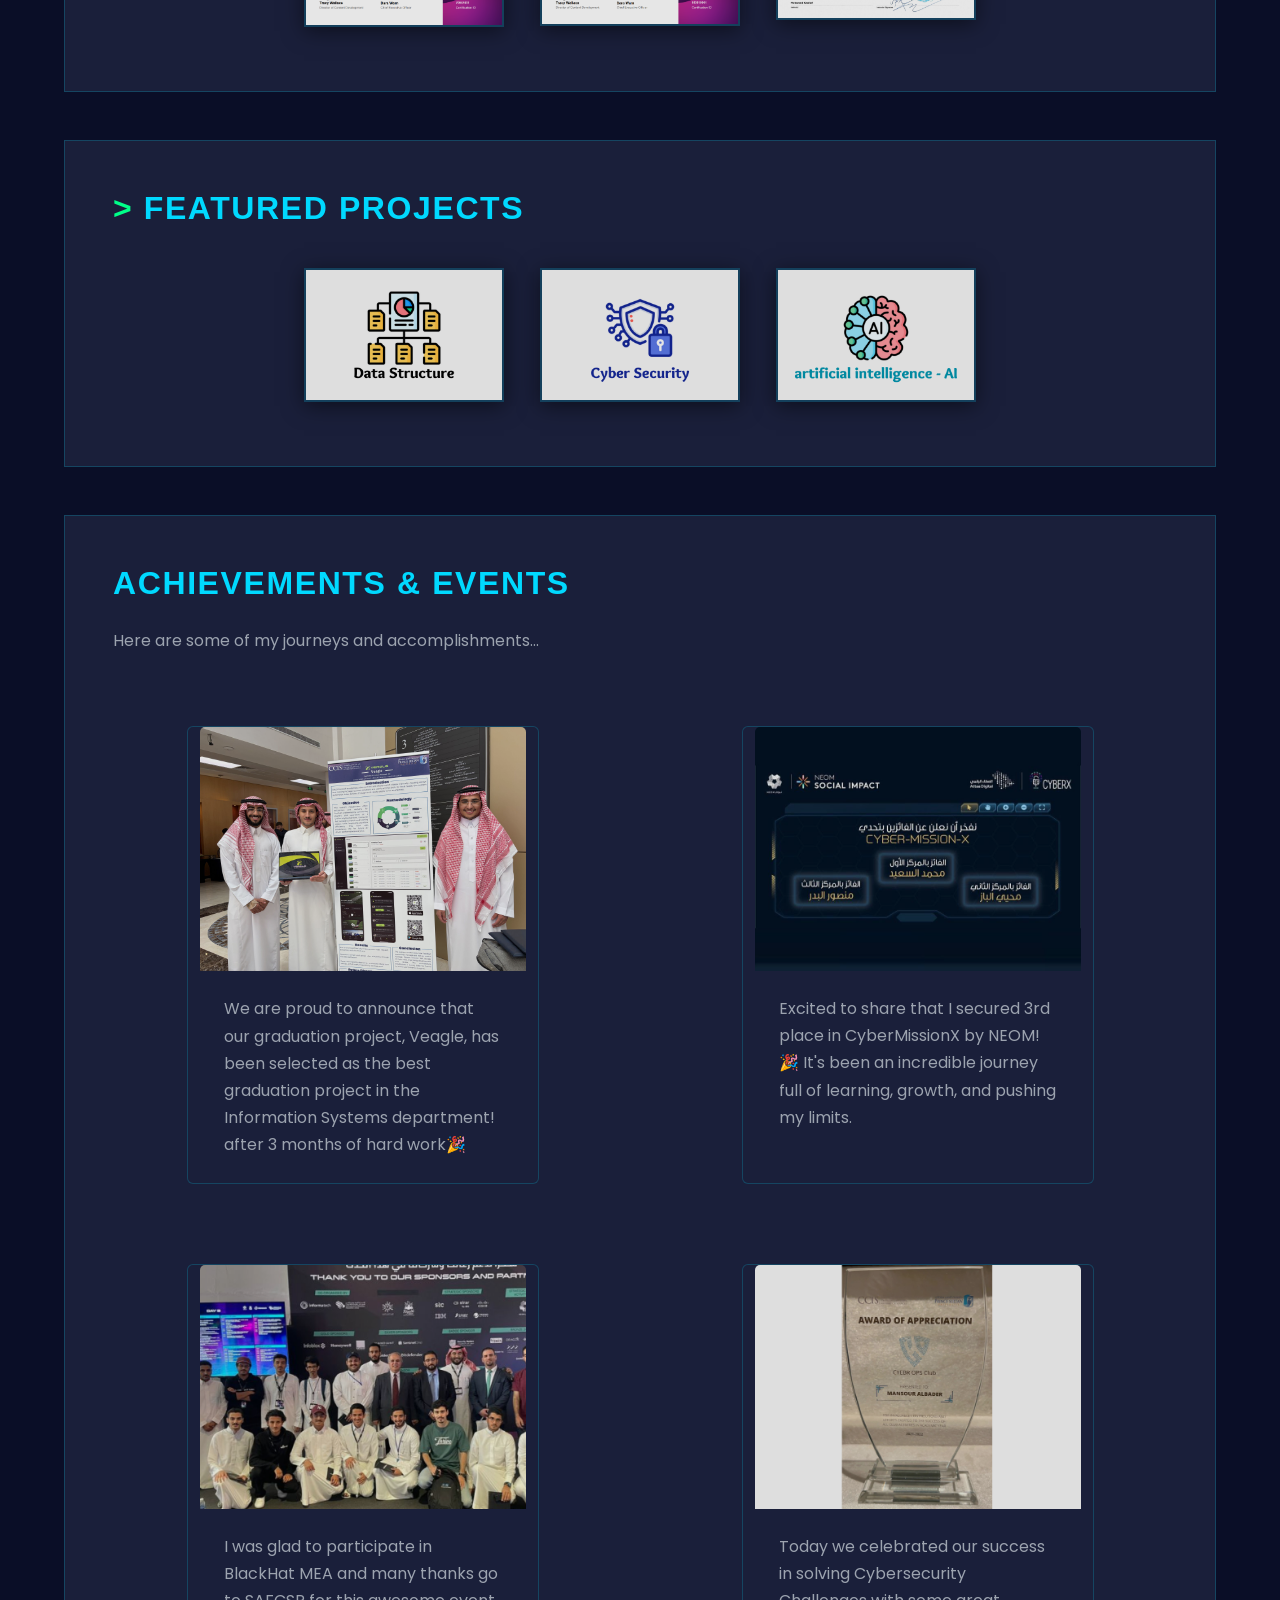
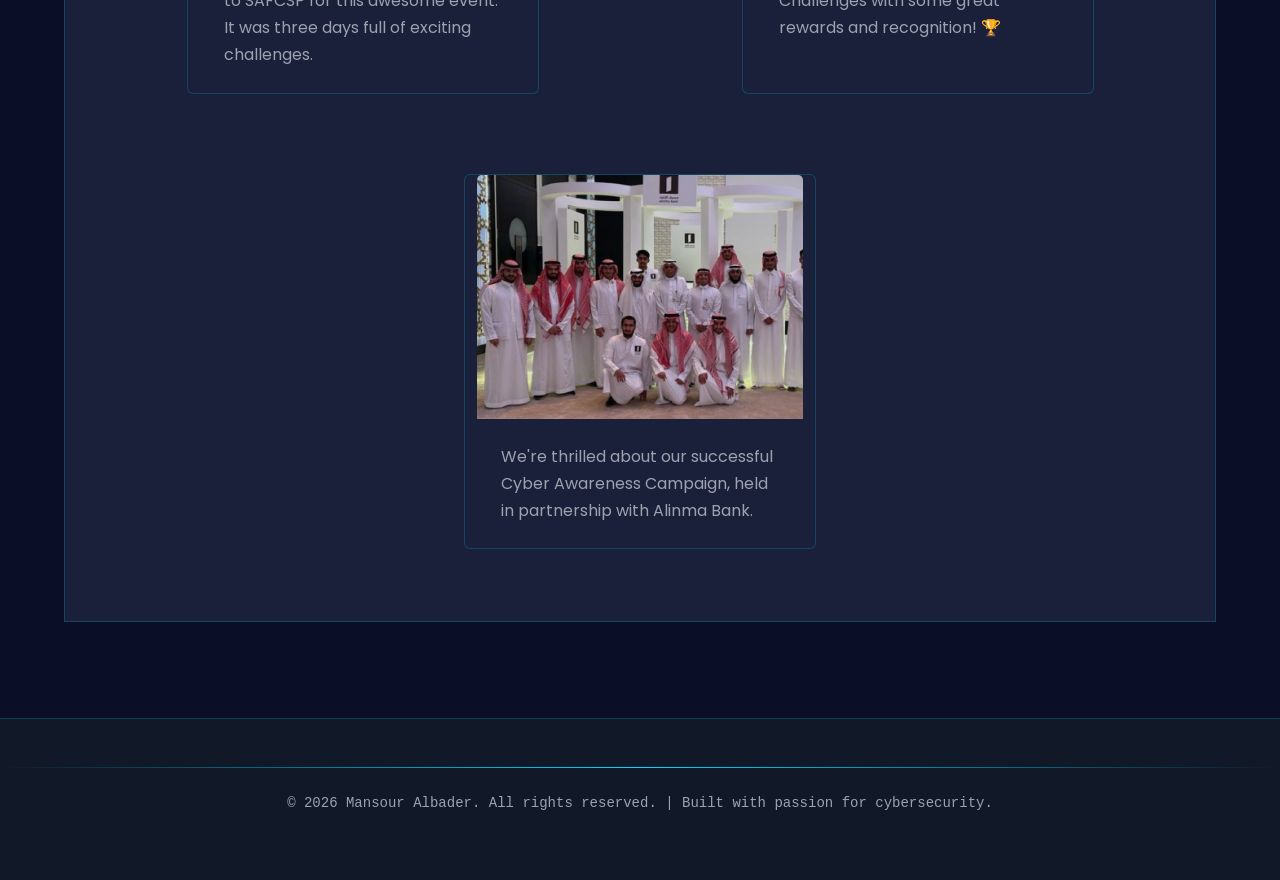
==== commit 9bd75893: "Fix HTML encoding issues in index.html" ====
--- a/index.html
+++ b/index.html
@@ -93,7 +93,7 @@
             <img src="images/me.jpg" alt="Mansour Albader - Professional profile photo" class="profile-circle"
                 width="150" height="150">
             <h1>Mansour Albader</h1>
-            <h2>Cybersecurity Specialist & AI Enthusiast</h2>
+            <h2>Penetration tester</h2>
             <p class="available">
                 <span class="sr-only">Currently available -</span>
                 Find me on
@@ -317,4 +317,5 @@
     <script src="js/script.js"></script>
 </body>
 
-</html>+
+</html>
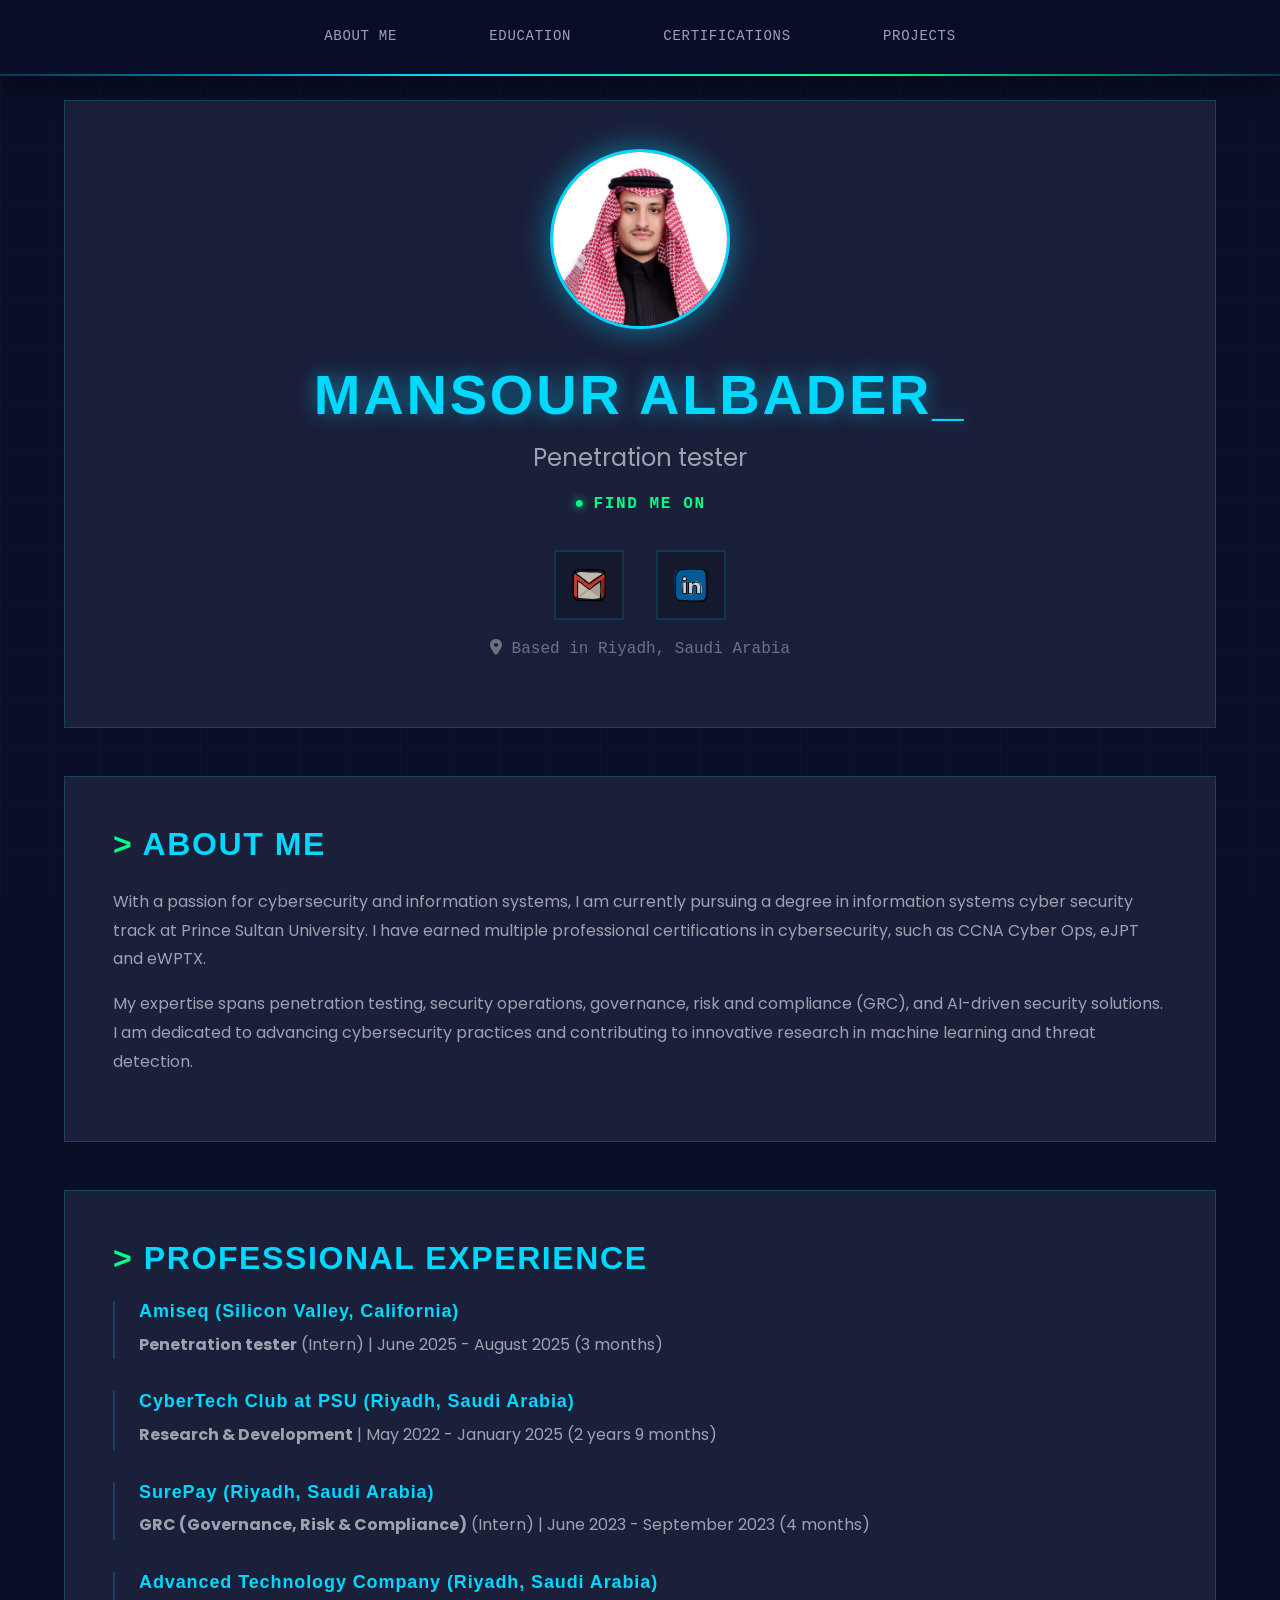
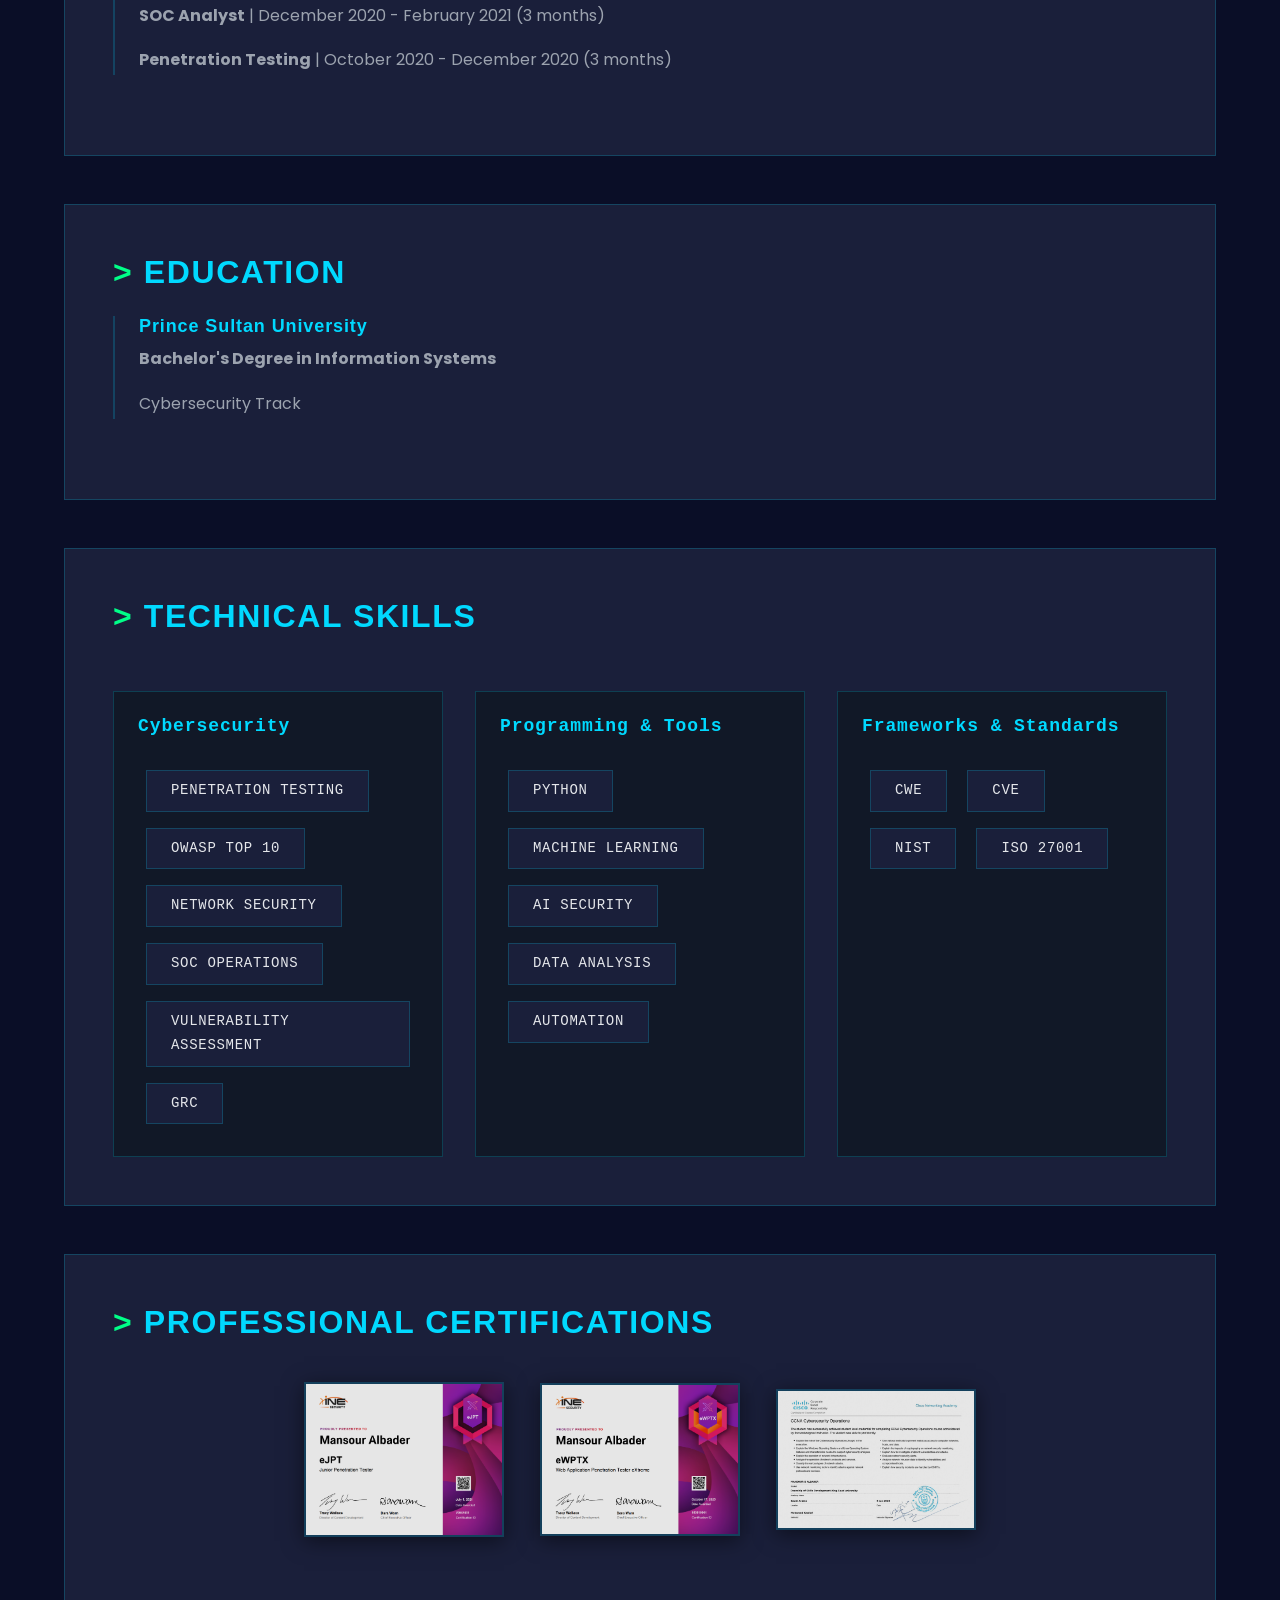
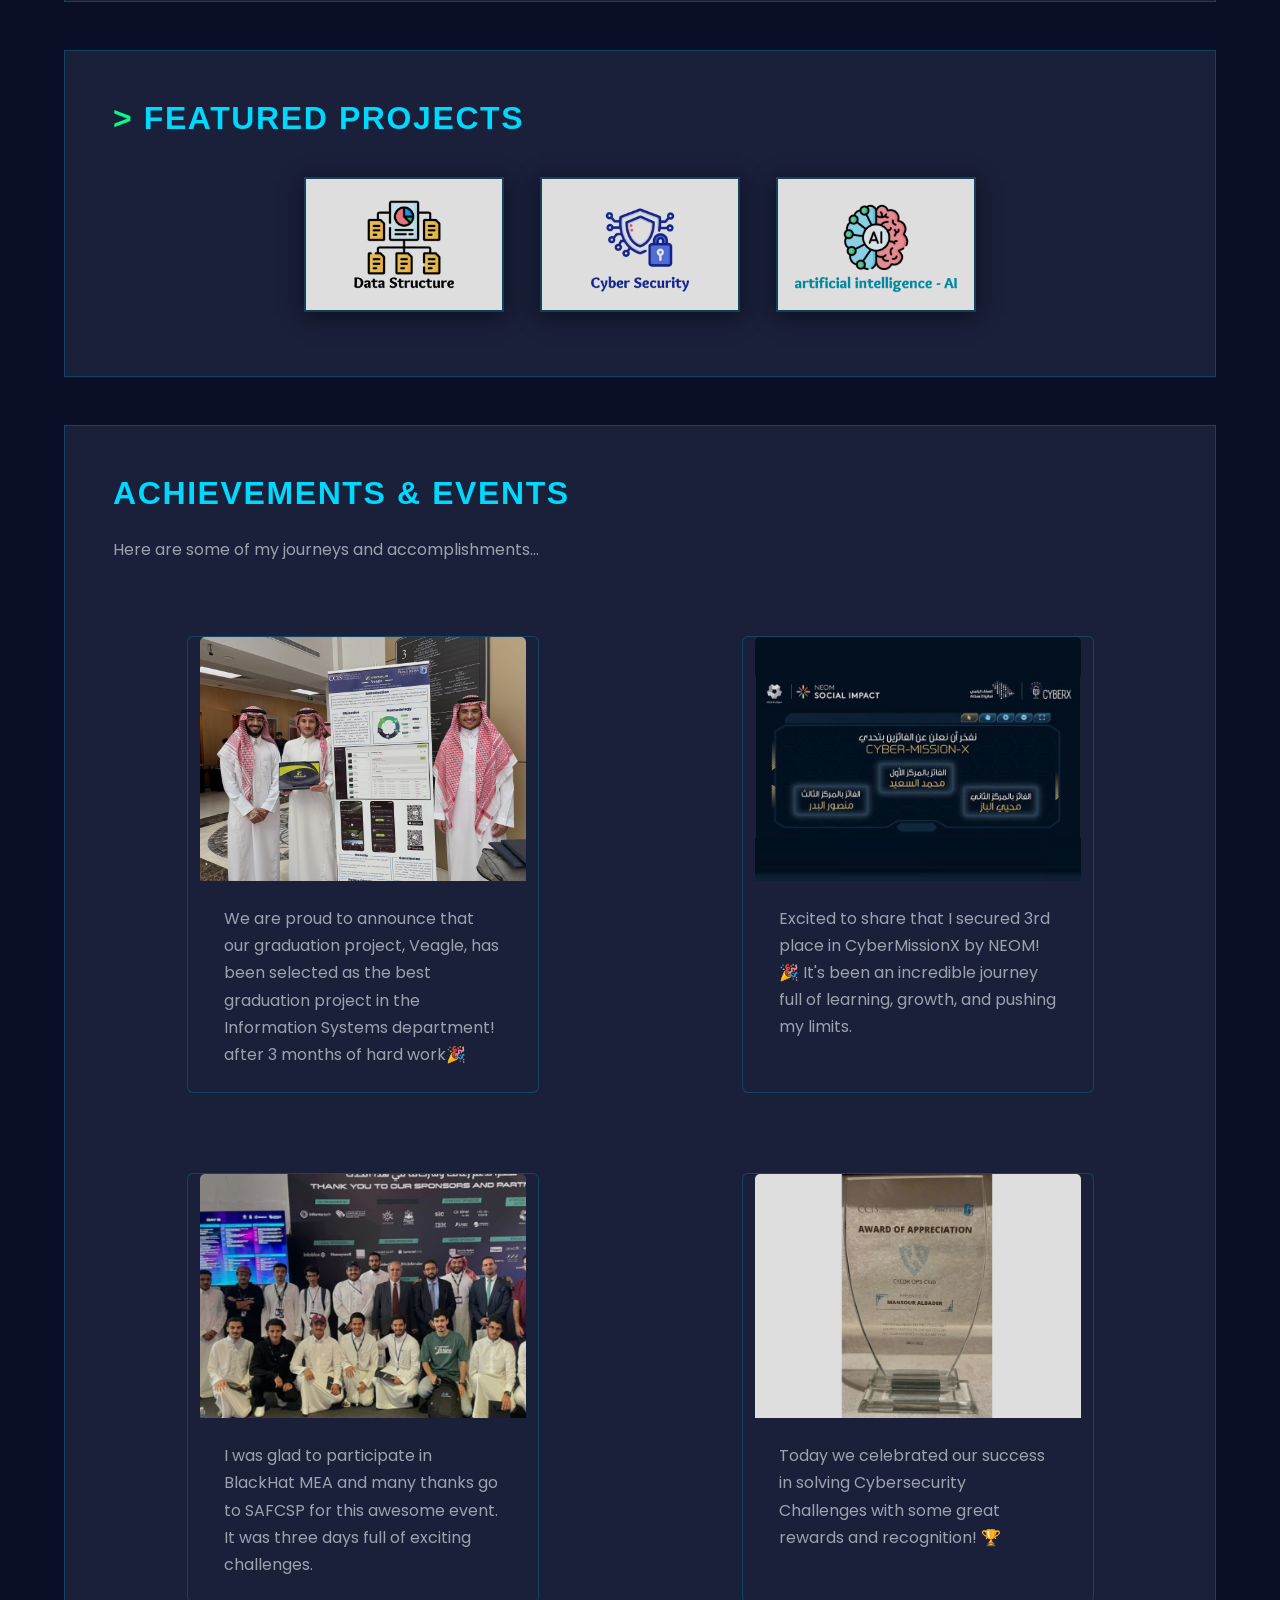
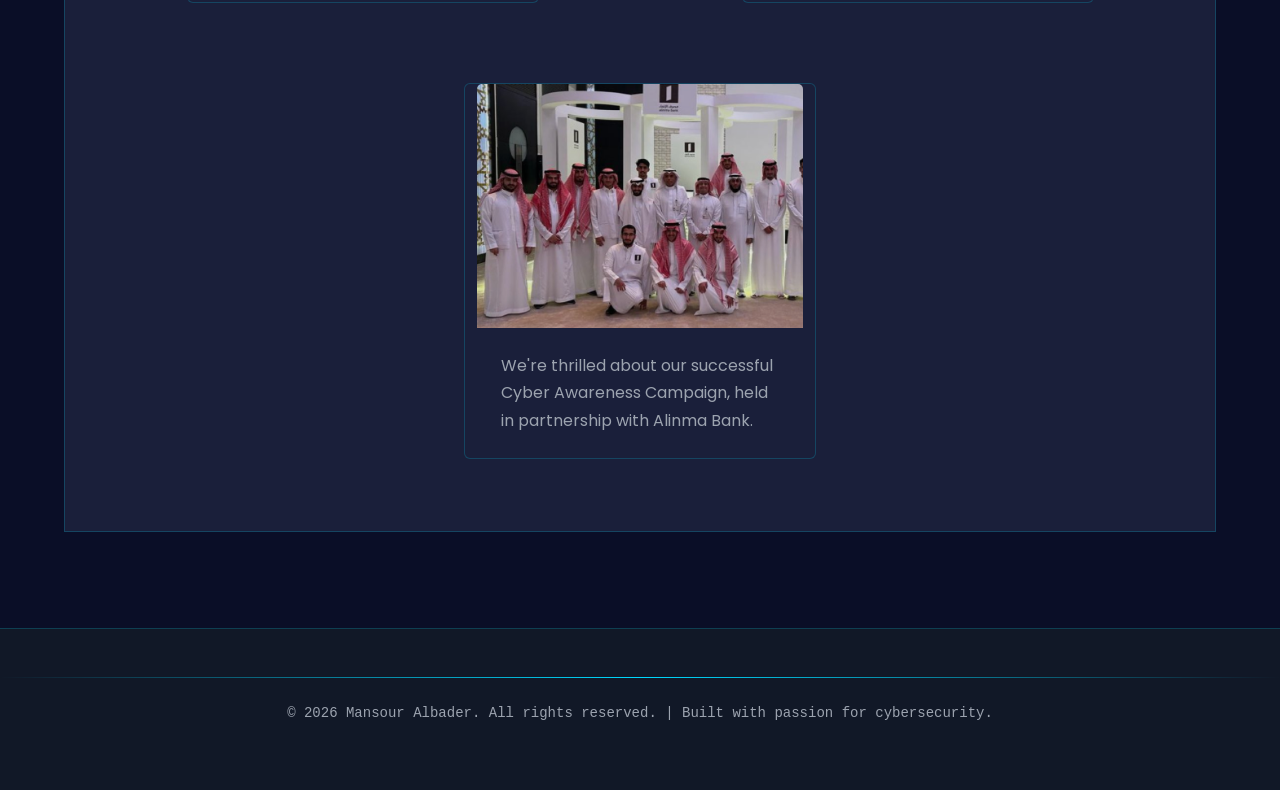
==== commit 7a8e2c37: "Fix HTML structure and content updates" ====
--- a/index.html
+++ b/index.html
@@ -134,13 +134,8 @@
             <h3>Professional Experience</h3>
 
             <article>
-                <h4>Veagle (Riyadh, Saudi Arabia)</h4>
-                <p><strong>Chief Technology Officer</strong> | February 2025 - Present</p>
-            </article>
-
-            <article>
                 <h4>Amiseq (Silicon Valley, California)</h4>
-                <p><strong>Cyber Security Specialist</strong> | June 2025 - August 2025 (3 months)</p>
+                <p><strong>Penetration tester</strong> (Intern) | June 2025 - August 2025 (3 months)</p>
             </article>
 
             <article>
@@ -150,7 +145,7 @@
 
             <article>
                 <h4>SurePay (Riyadh, Saudi Arabia)</h4>
-                <p><strong>GRC (Governance, Risk & Compliance)</strong> | June 2023 - September 2023 (4 months)</p>
+                <p><strong>GRC (Governance, Risk & Compliance)</strong> (Intern) | June 2023 - September 2023 (4 months)</p>
             </article>
 
             <article>
@@ -319,3 +314,4 @@
 
 
 </html>
+
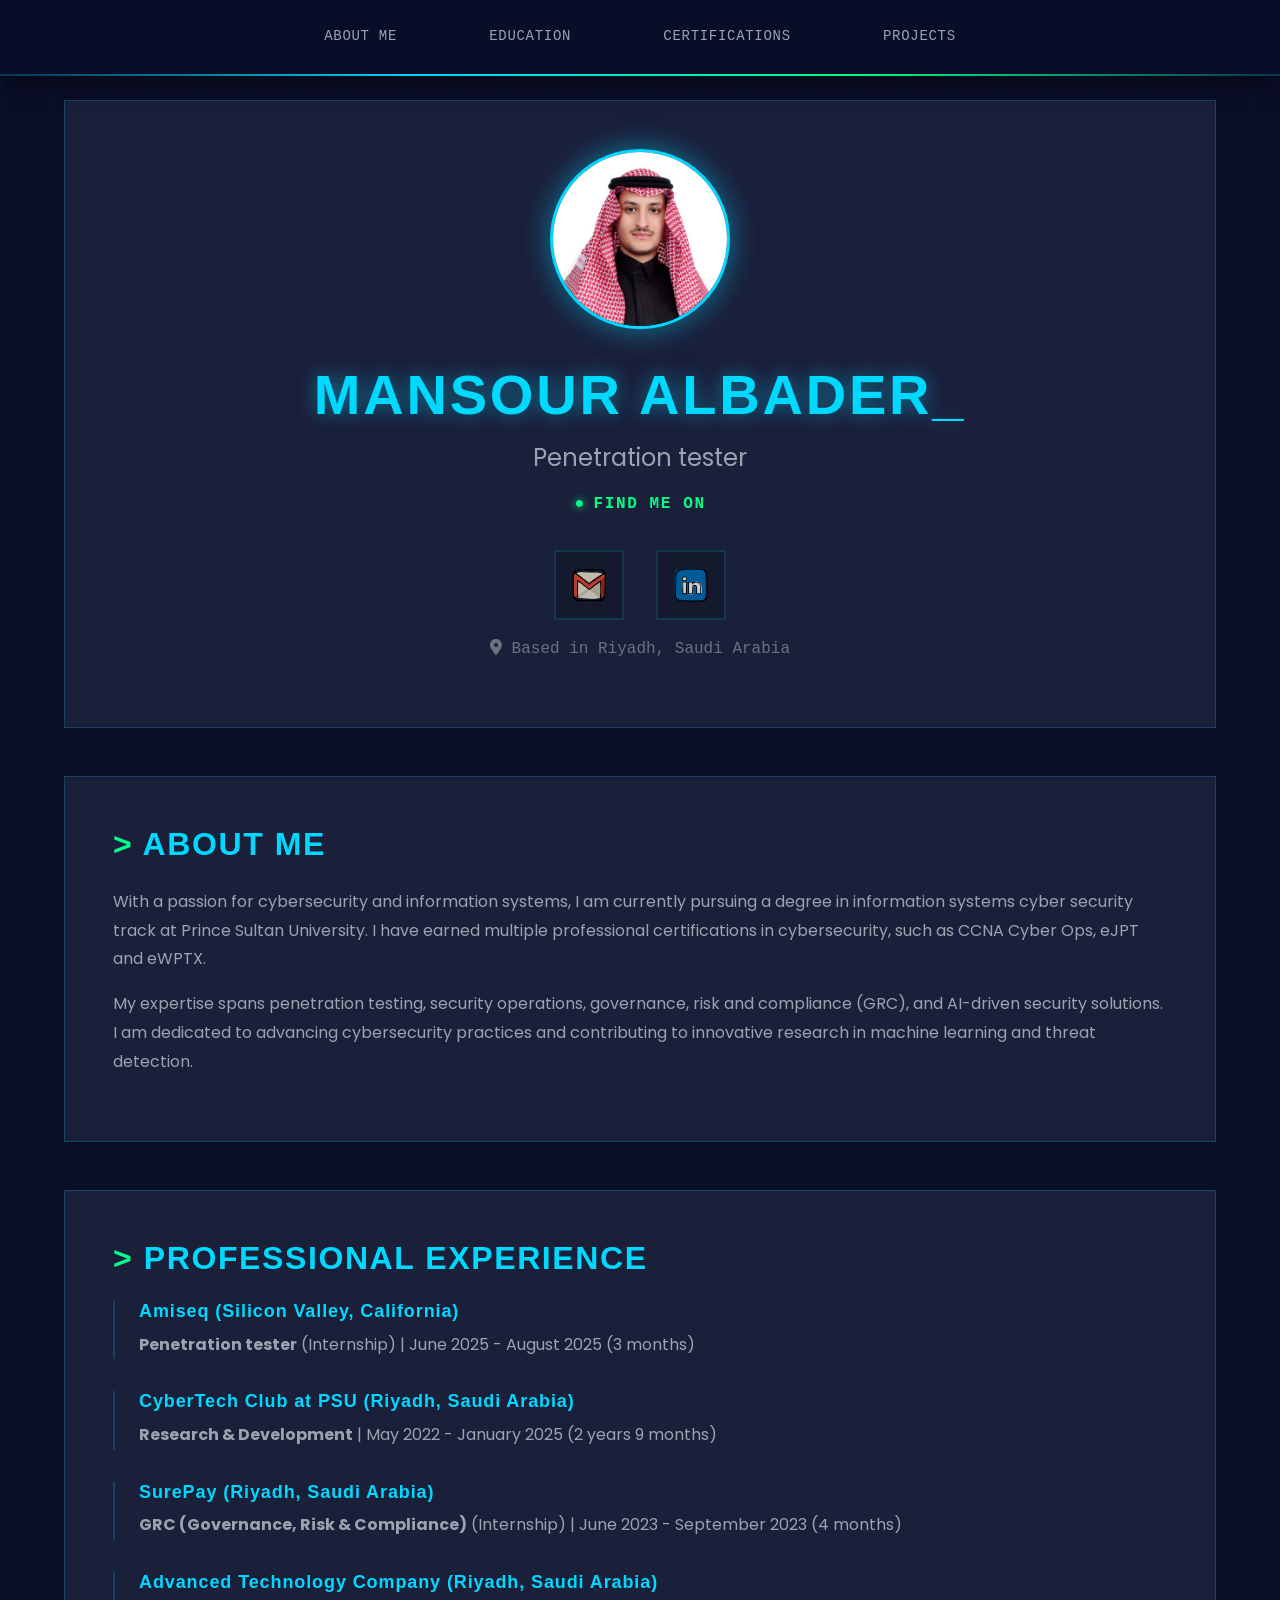
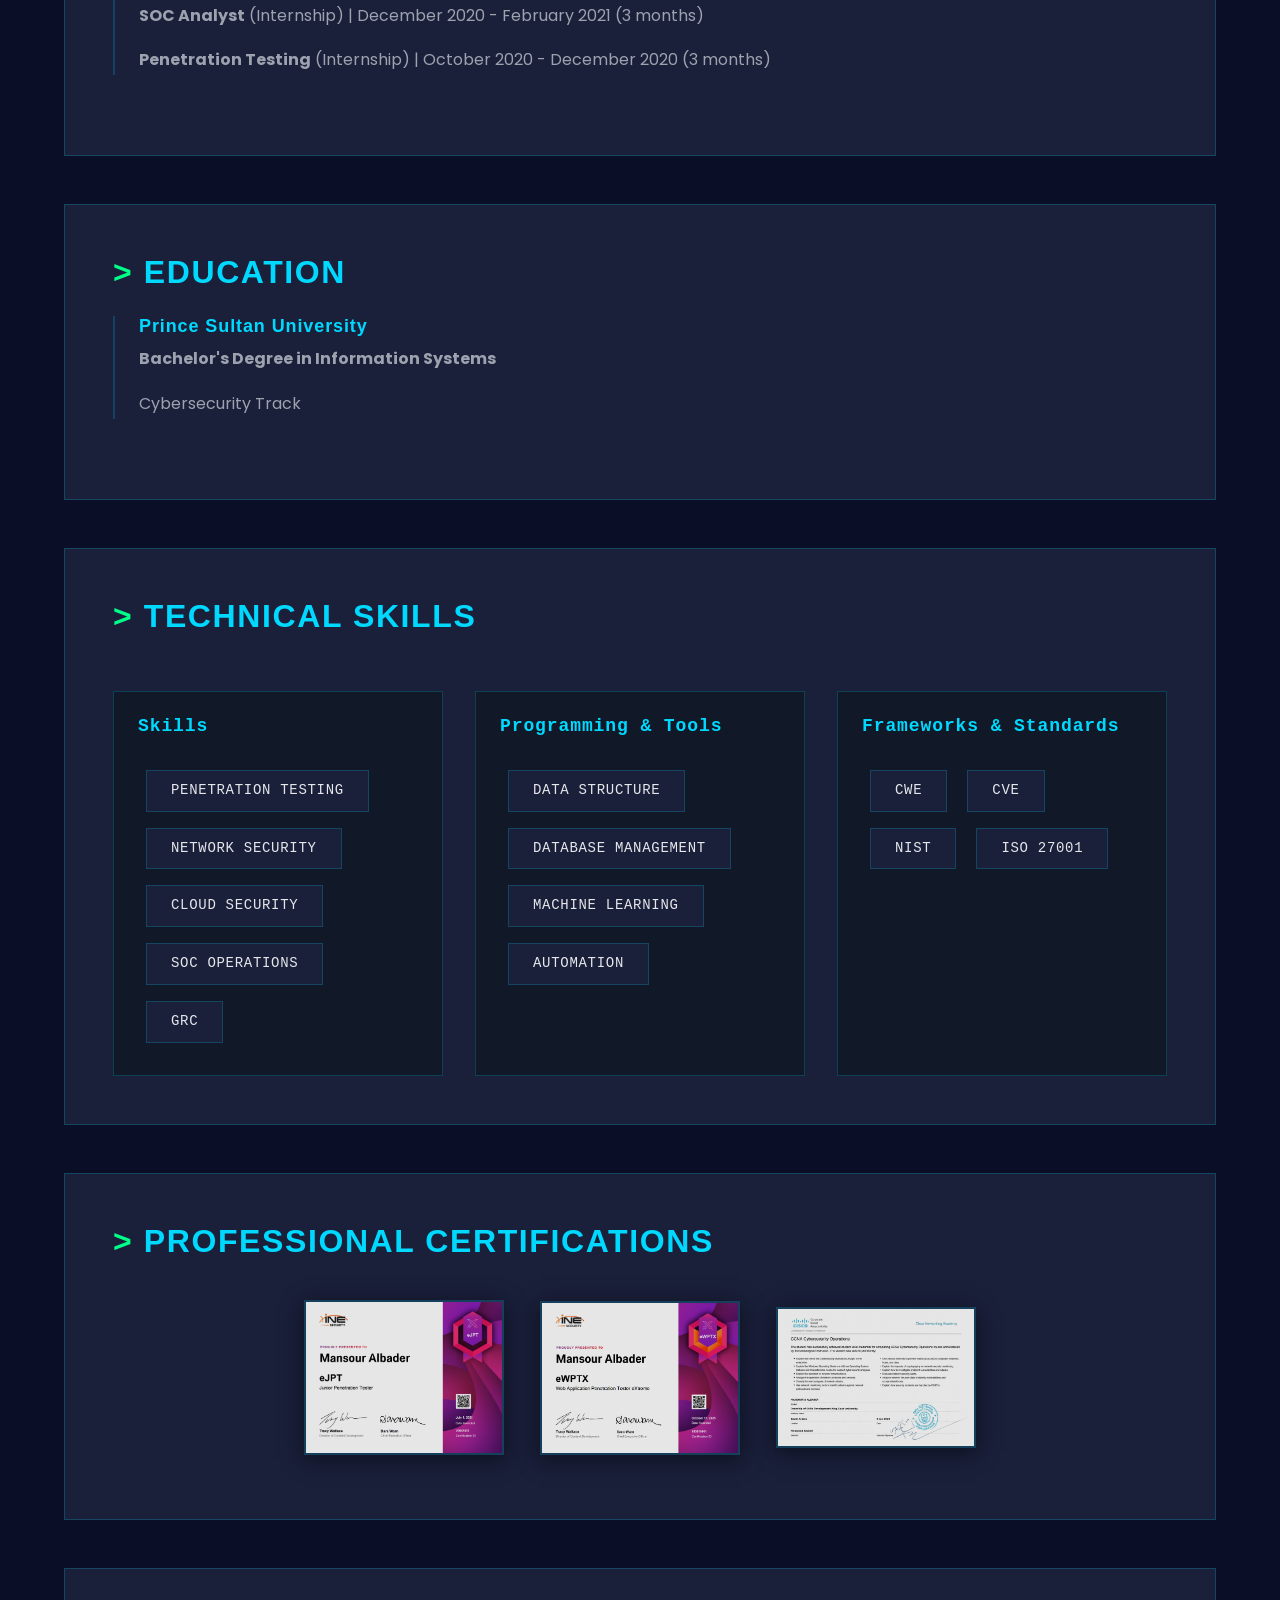
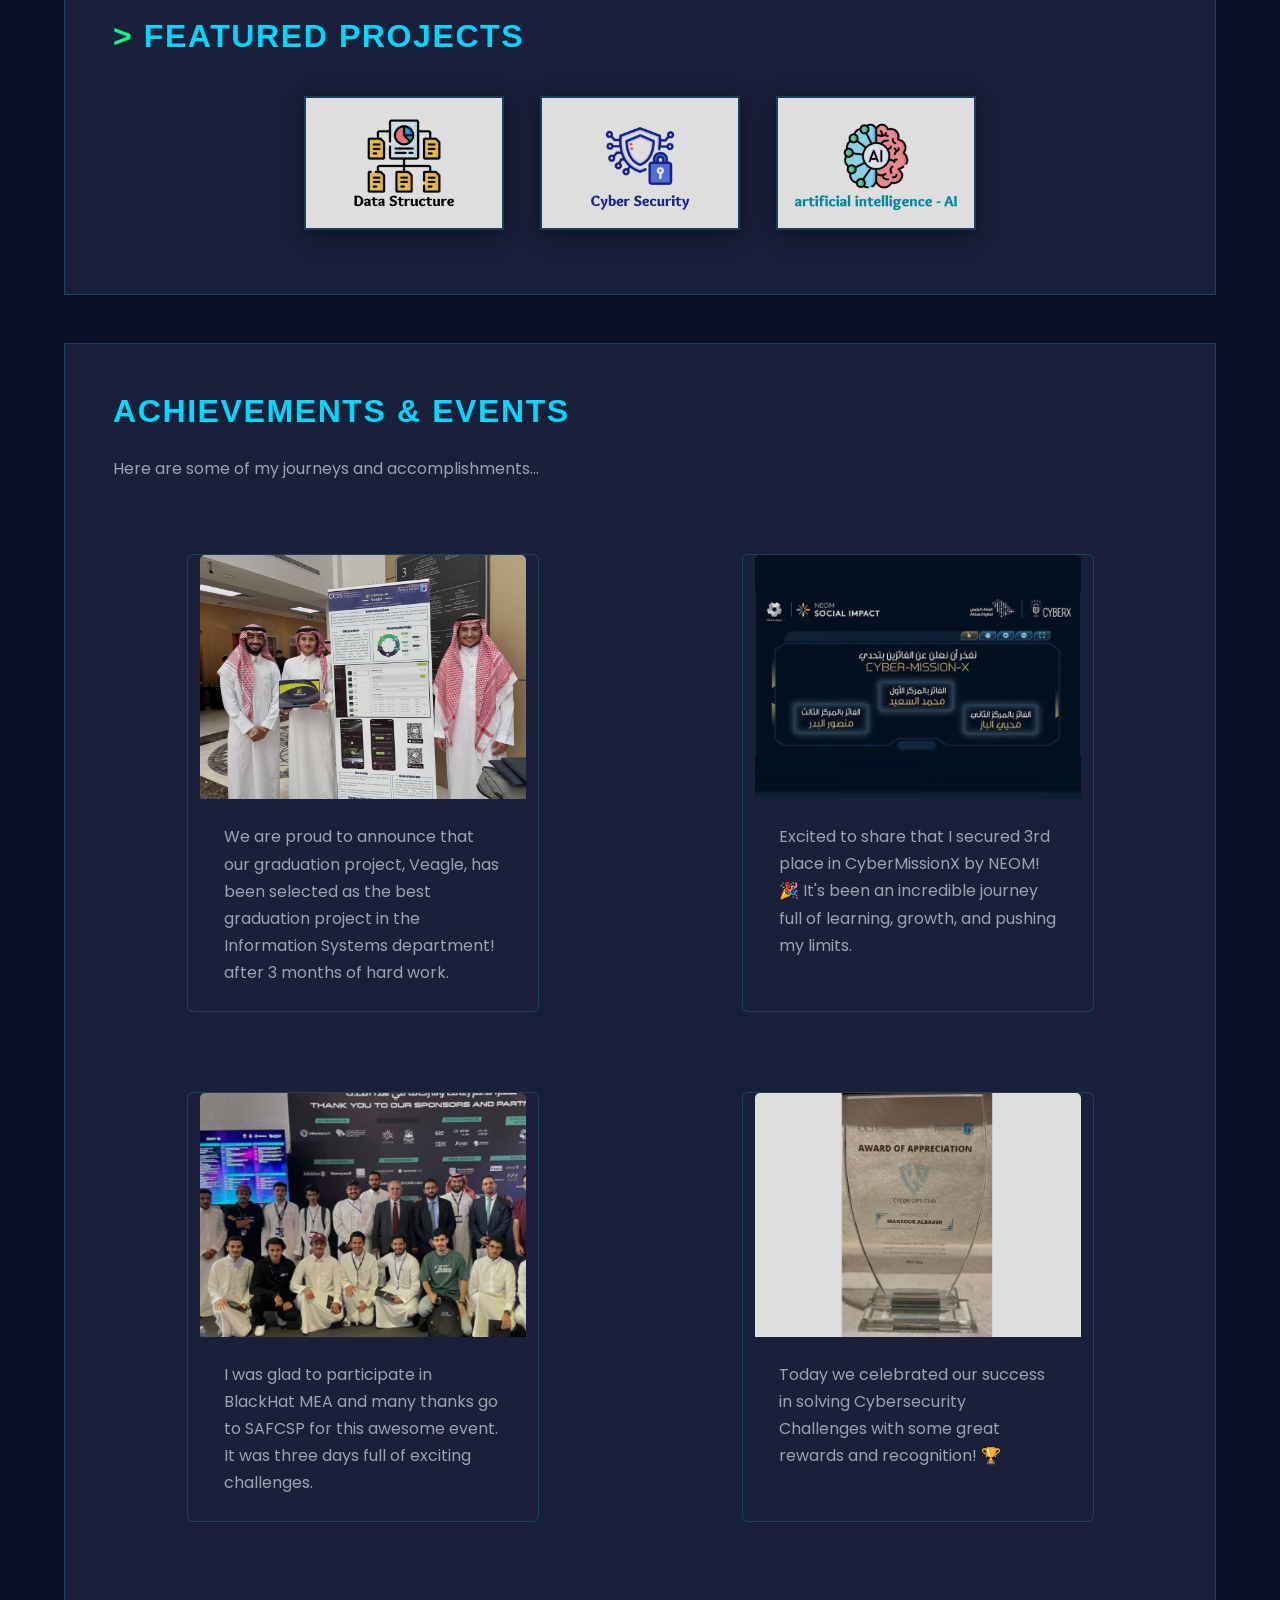
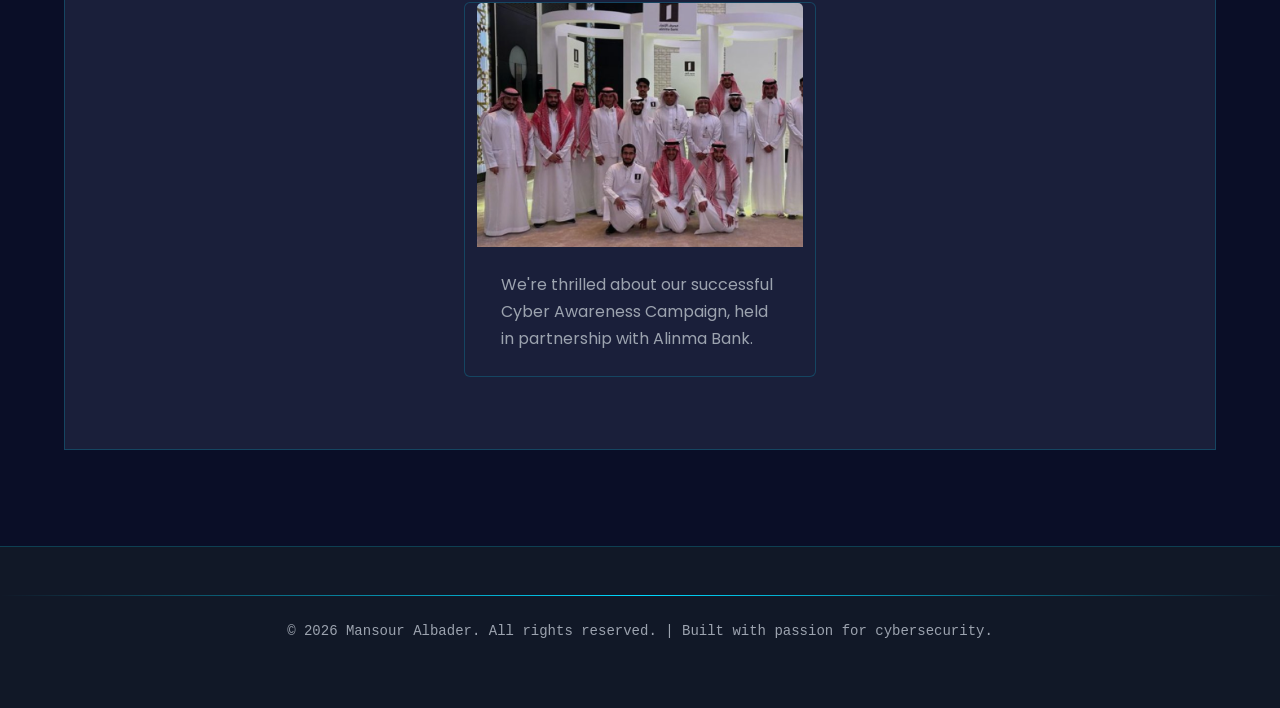
==== commit 1aa5139d: "Update index.html" ====
--- a/index.html
+++ b/index.html
@@ -135,7 +135,7 @@
 
             <article>
                 <h4>Amiseq (Silicon Valley, California)</h4>
-                <p><strong>Penetration tester</strong> (Intern) | June 2025 - August 2025 (3 months)</p>
+                <p><strong>Penetration tester</strong> (Internship) | June 2025 - August 2025 (3 months)</p>
             </article>
 
             <article>
@@ -145,13 +145,13 @@
 
             <article>
                 <h4>SurePay (Riyadh, Saudi Arabia)</h4>
-                <p><strong>GRC (Governance, Risk & Compliance)</strong> (Intern) | June 2023 - September 2023 (4 months)</p>
+                <p><strong>GRC (Governance, Risk & Compliance)</strong> (Internship) | June 2023 - September 2023 (4 months)</p>
             </article>
 
             <article>
                 <h4>Advanced Technology Company (Riyadh, Saudi Arabia)</h4>
-                <p><strong>SOC Analyst</strong> | December 2020 - February 2021 (3 months)</p>
-                <p><strong>Penetration Testing</strong> | October 2020 - December 2020 (3 months)</p>
+                <p><strong>SOC Analyst</strong> (Internship) | December 2020 - February 2021 (3 months)</p>
+                <p><strong>Penetration Testing</strong> (Internship) | October 2020 - December 2020 (3 months)</p>
             </article>
         </section>
 
@@ -170,20 +170,18 @@
             <h3>Technical Skills</h3>
             <div class="skills-grid">
                 <div class="skill-category">
-                    <h4>Cybersecurity</h4>
+                    <h4>Skills</h4>
                     <span class="skill-badge">Penetration Testing</span>
-                    <span class="skill-badge">OWASP Top 10</span>
                     <span class="skill-badge">Network Security</span>
+                    <span class="skill-badge">Cloud Security</span>
                     <span class="skill-badge">SOC Operations</span>
-                    <span class="skill-badge">Vulnerability Assessment</span>
                     <span class="skill-badge">GRC</span>
                 </div>
                 <div class="skill-category">
                     <h4>Programming & Tools</h4>
-                    <span class="skill-badge">Python</span>
+                    <span class="skill-badge">Data Structure</span>
+                    <span class="skill-badge">Database Management</span>
                     <span class="skill-badge">Machine Learning</span>
-                    <span class="skill-badge">AI Security</span>
-                    <span class="skill-badge">Data Analysis</span>
                     <span class="skill-badge">Automation</span>
                 </div>
                 <div class="skill-category">
@@ -246,7 +244,7 @@
                     <div class="card-body">
                         <p class="card-text">
                             We are proud to announce that our graduation project, Veagle, has been selected as the best
-                            graduation project in the Information Systems department! after 3 months of hard work🎉
+                            graduation project in the Information Systems department! after 3 months of hard work.
                         </p>
                     </div>
                 </div>
@@ -315,3 +313,4 @@
 
 </html>
 
+
